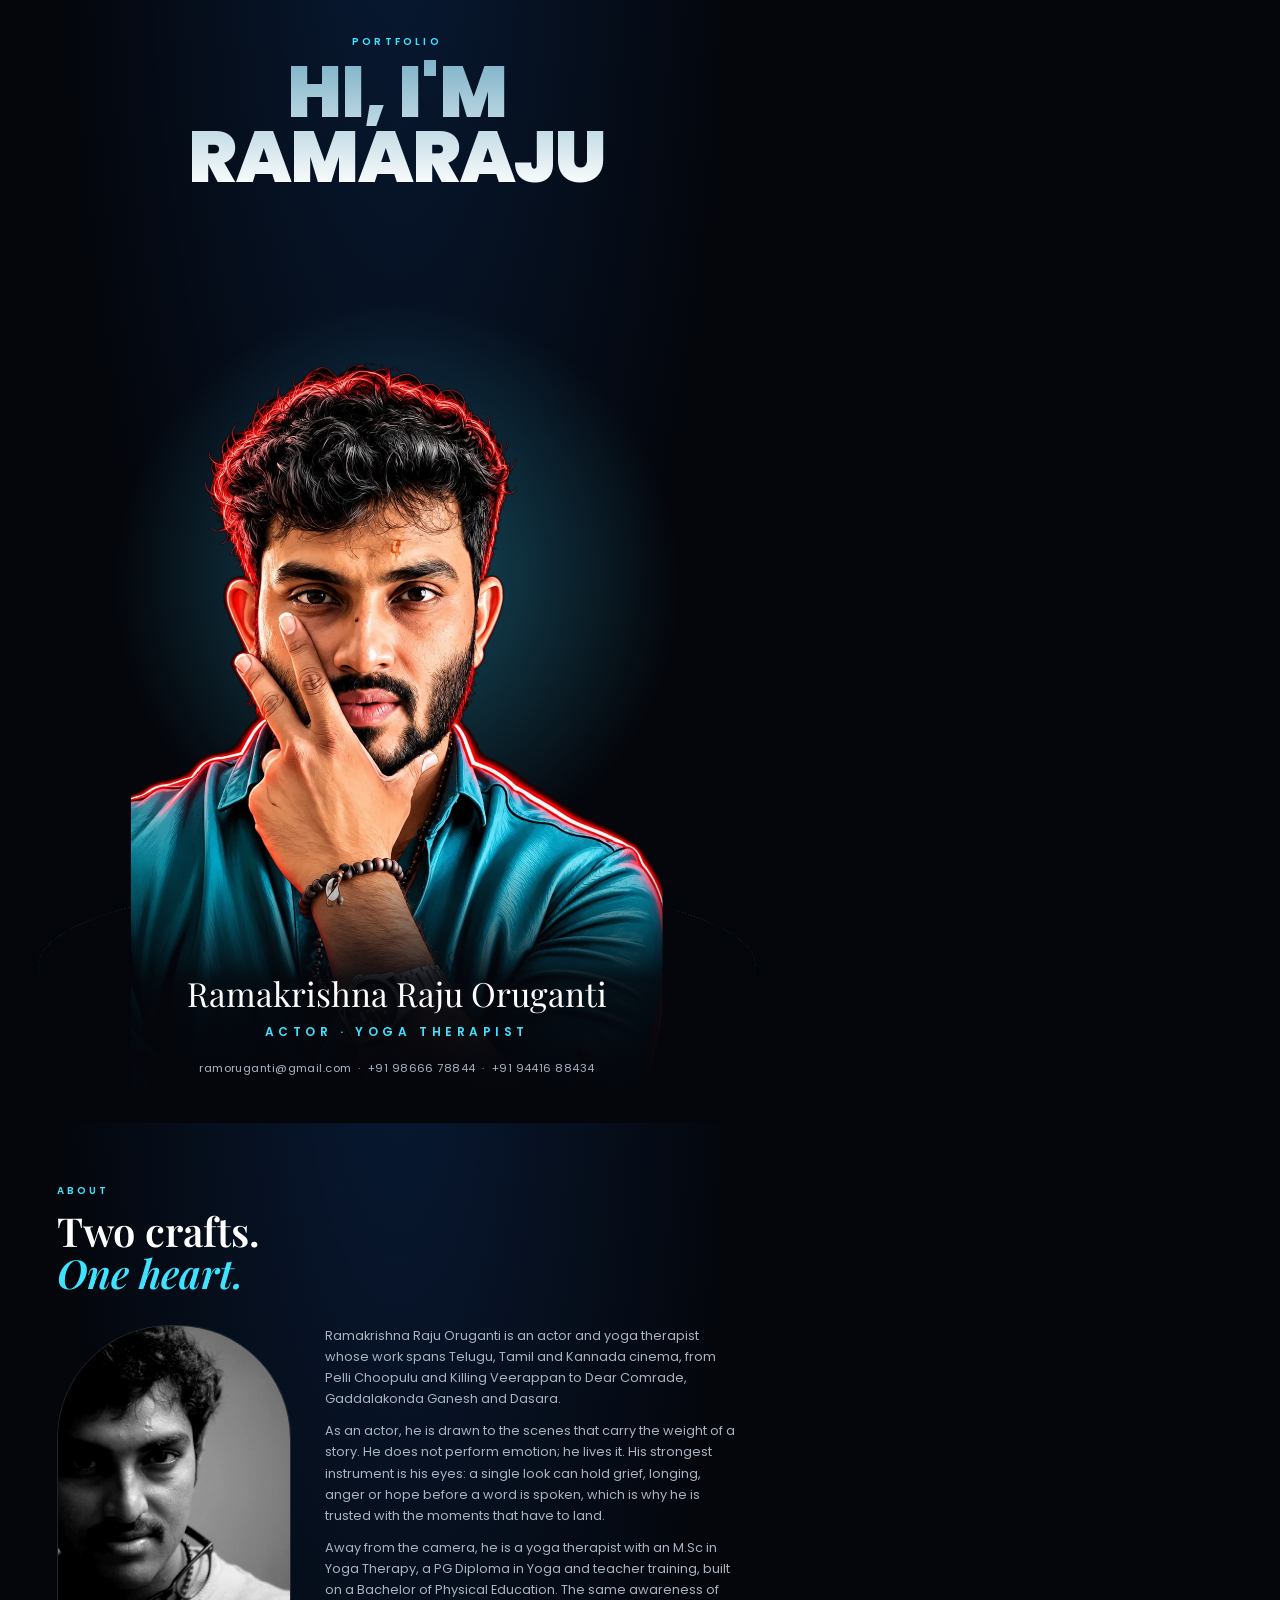
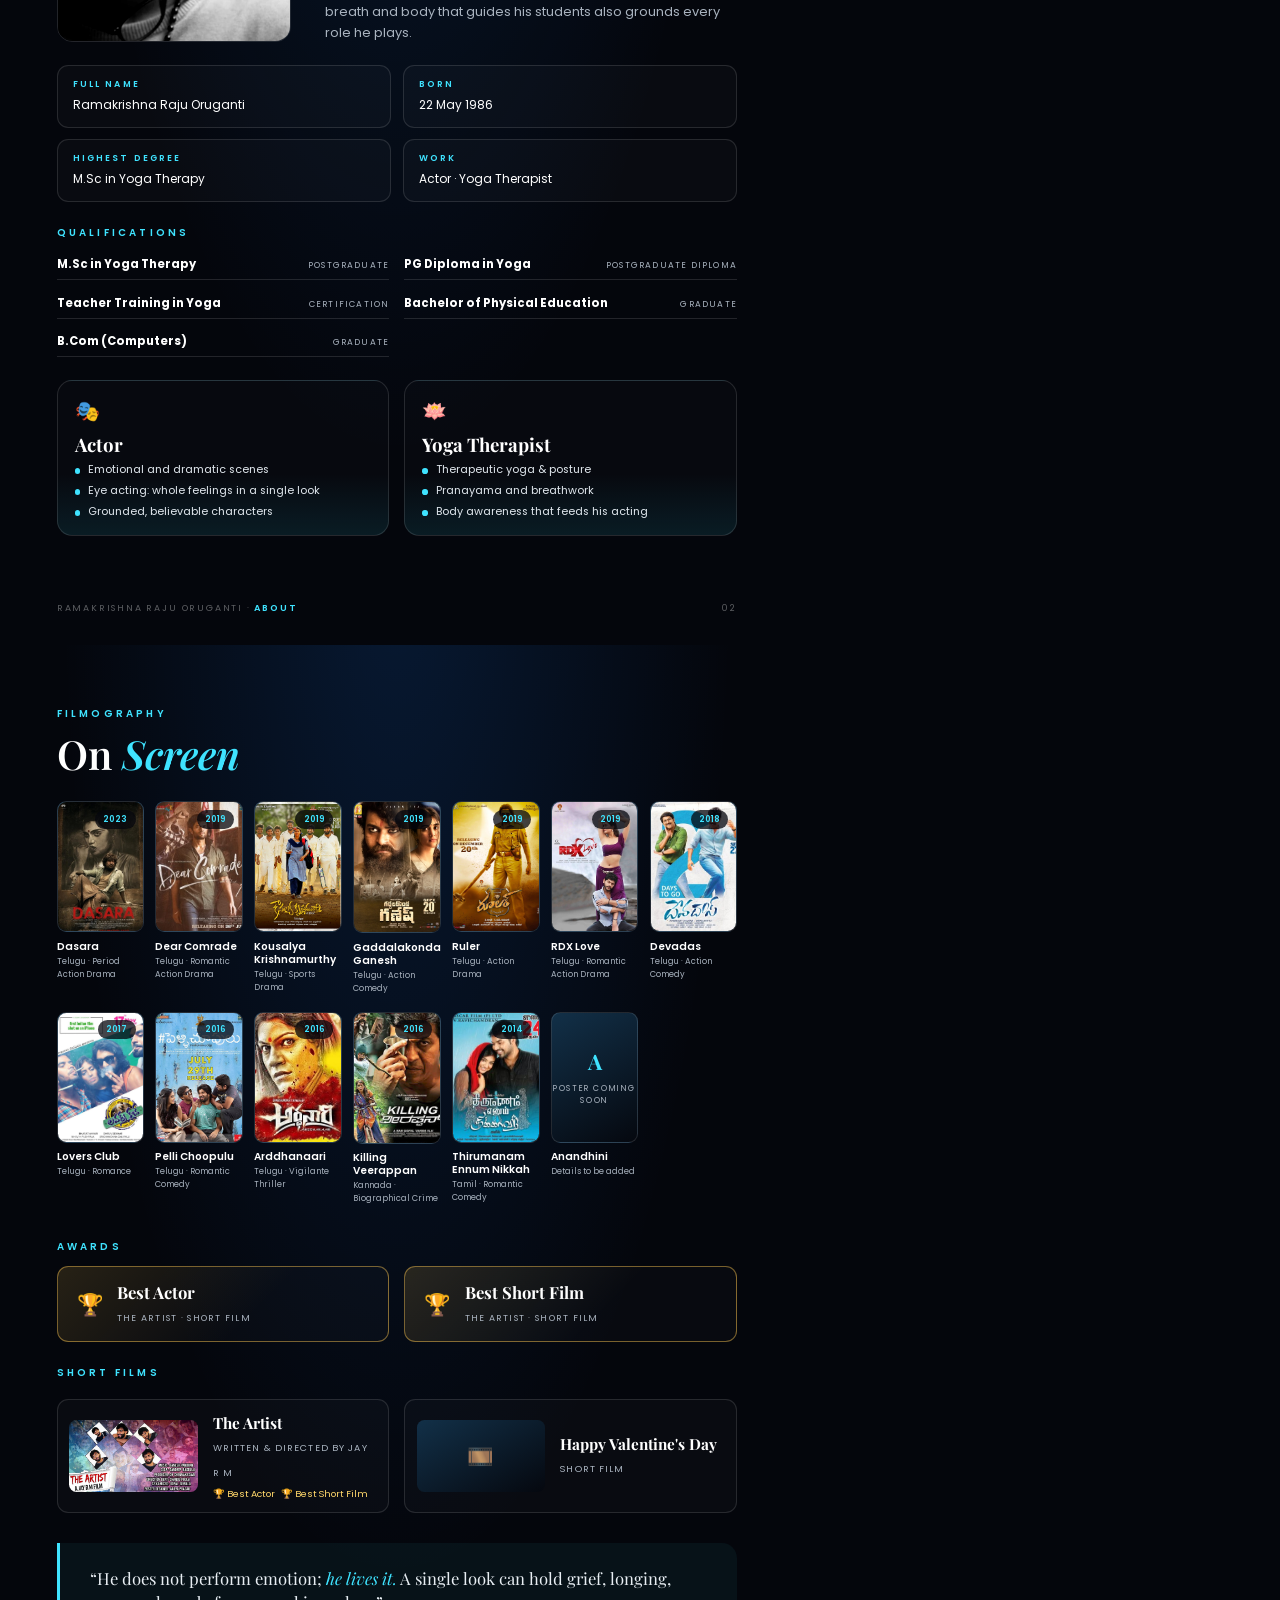
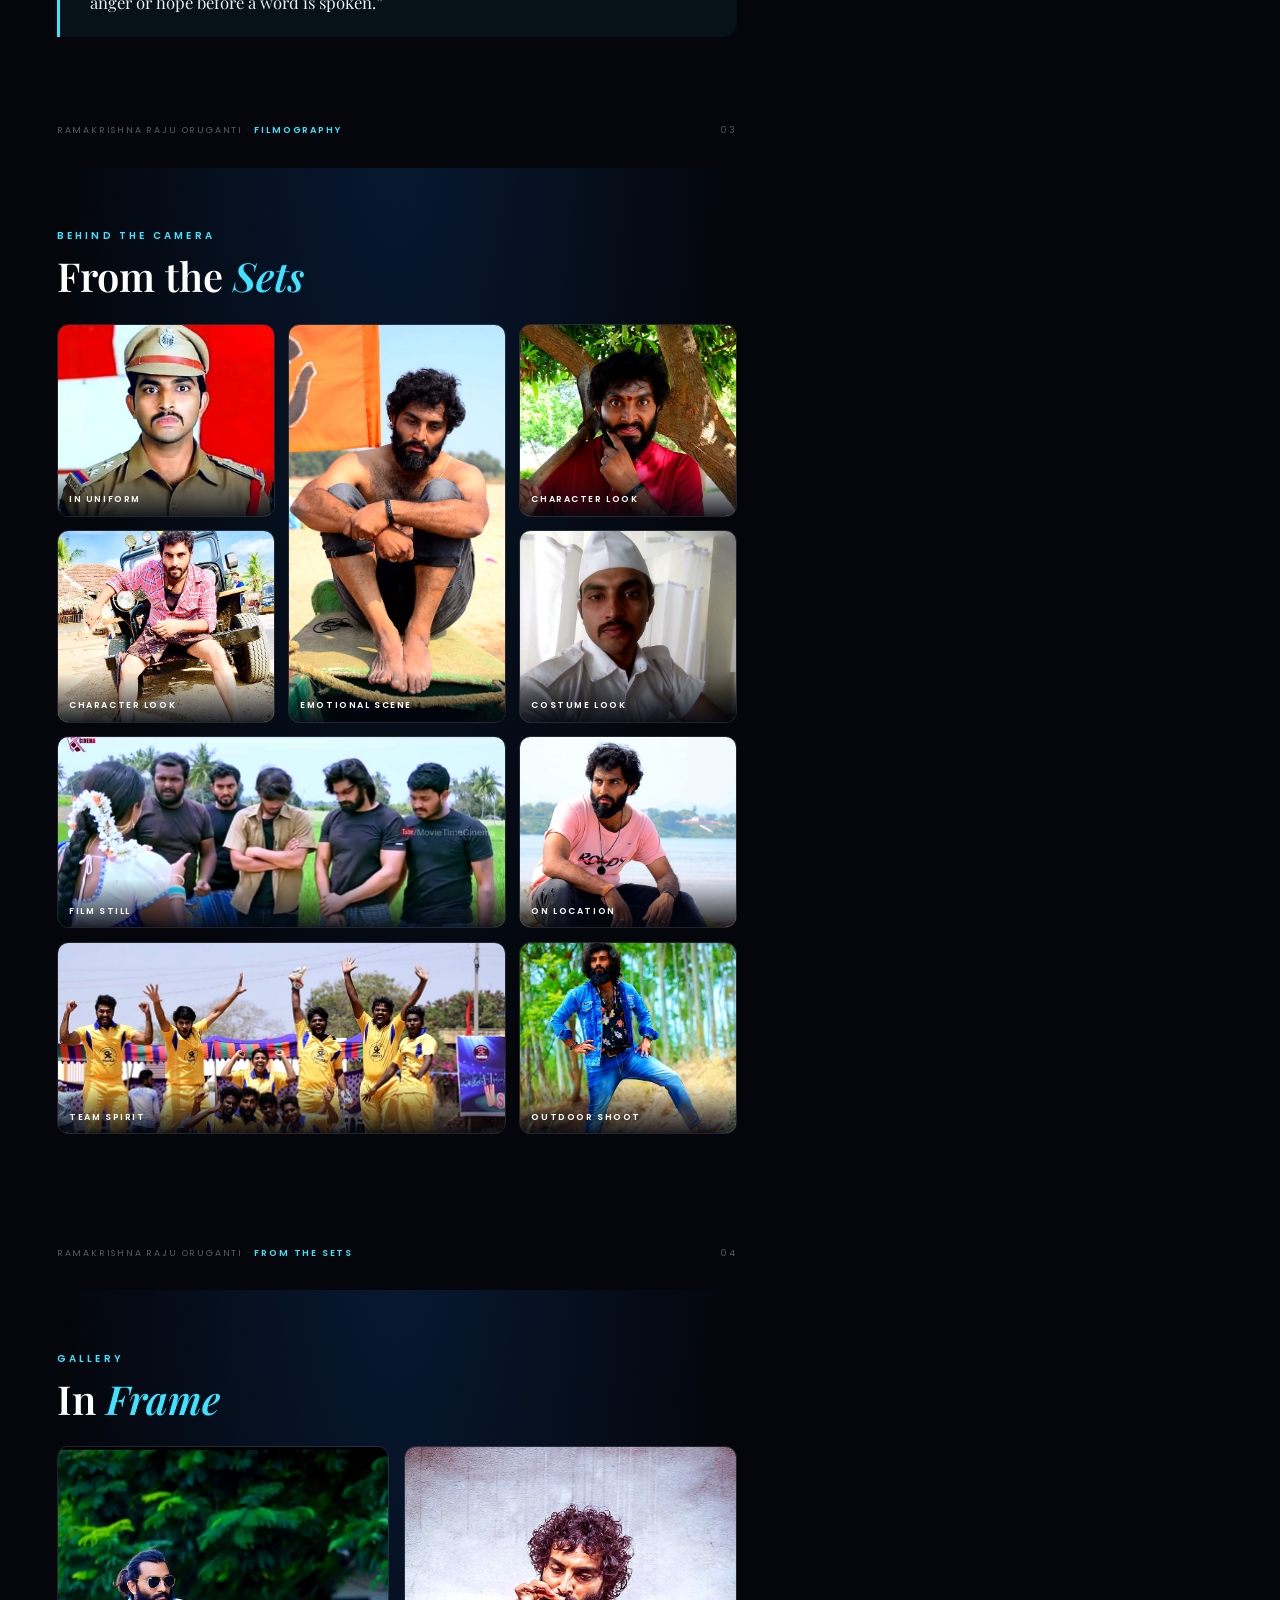
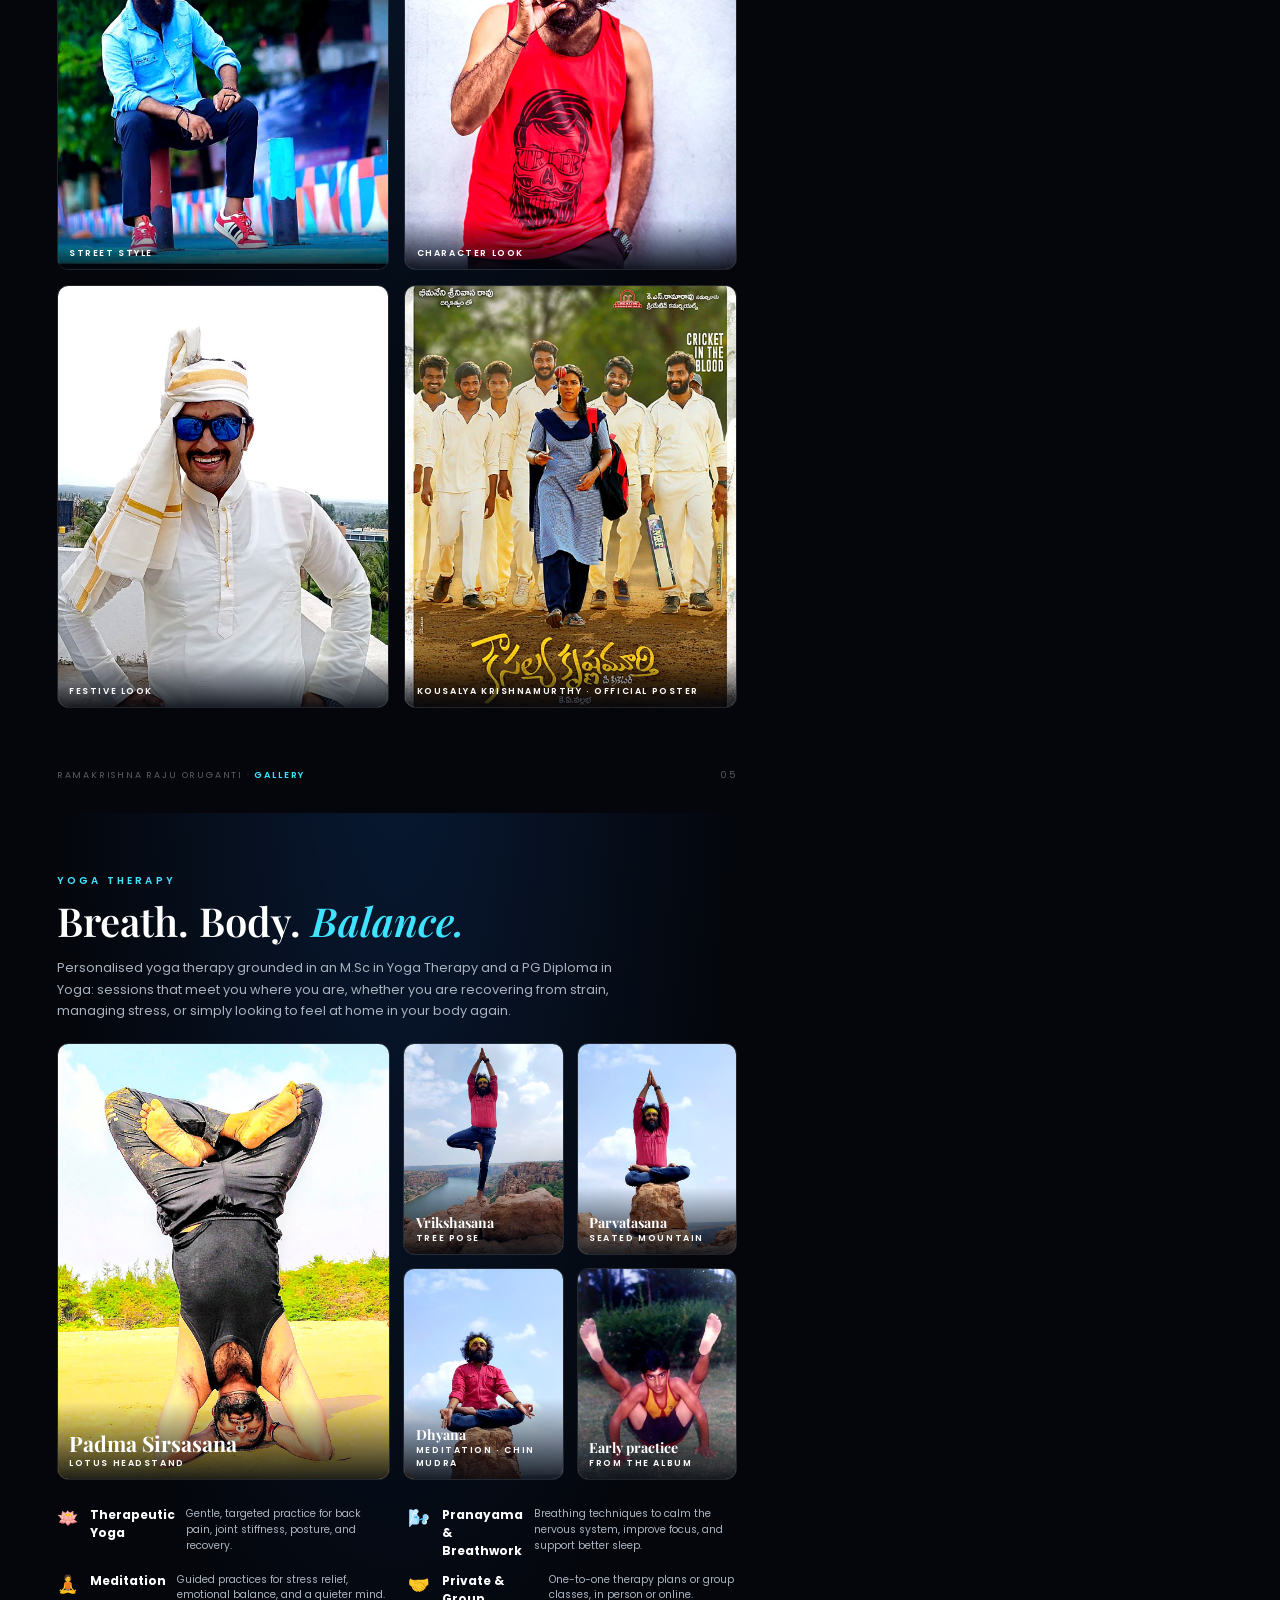
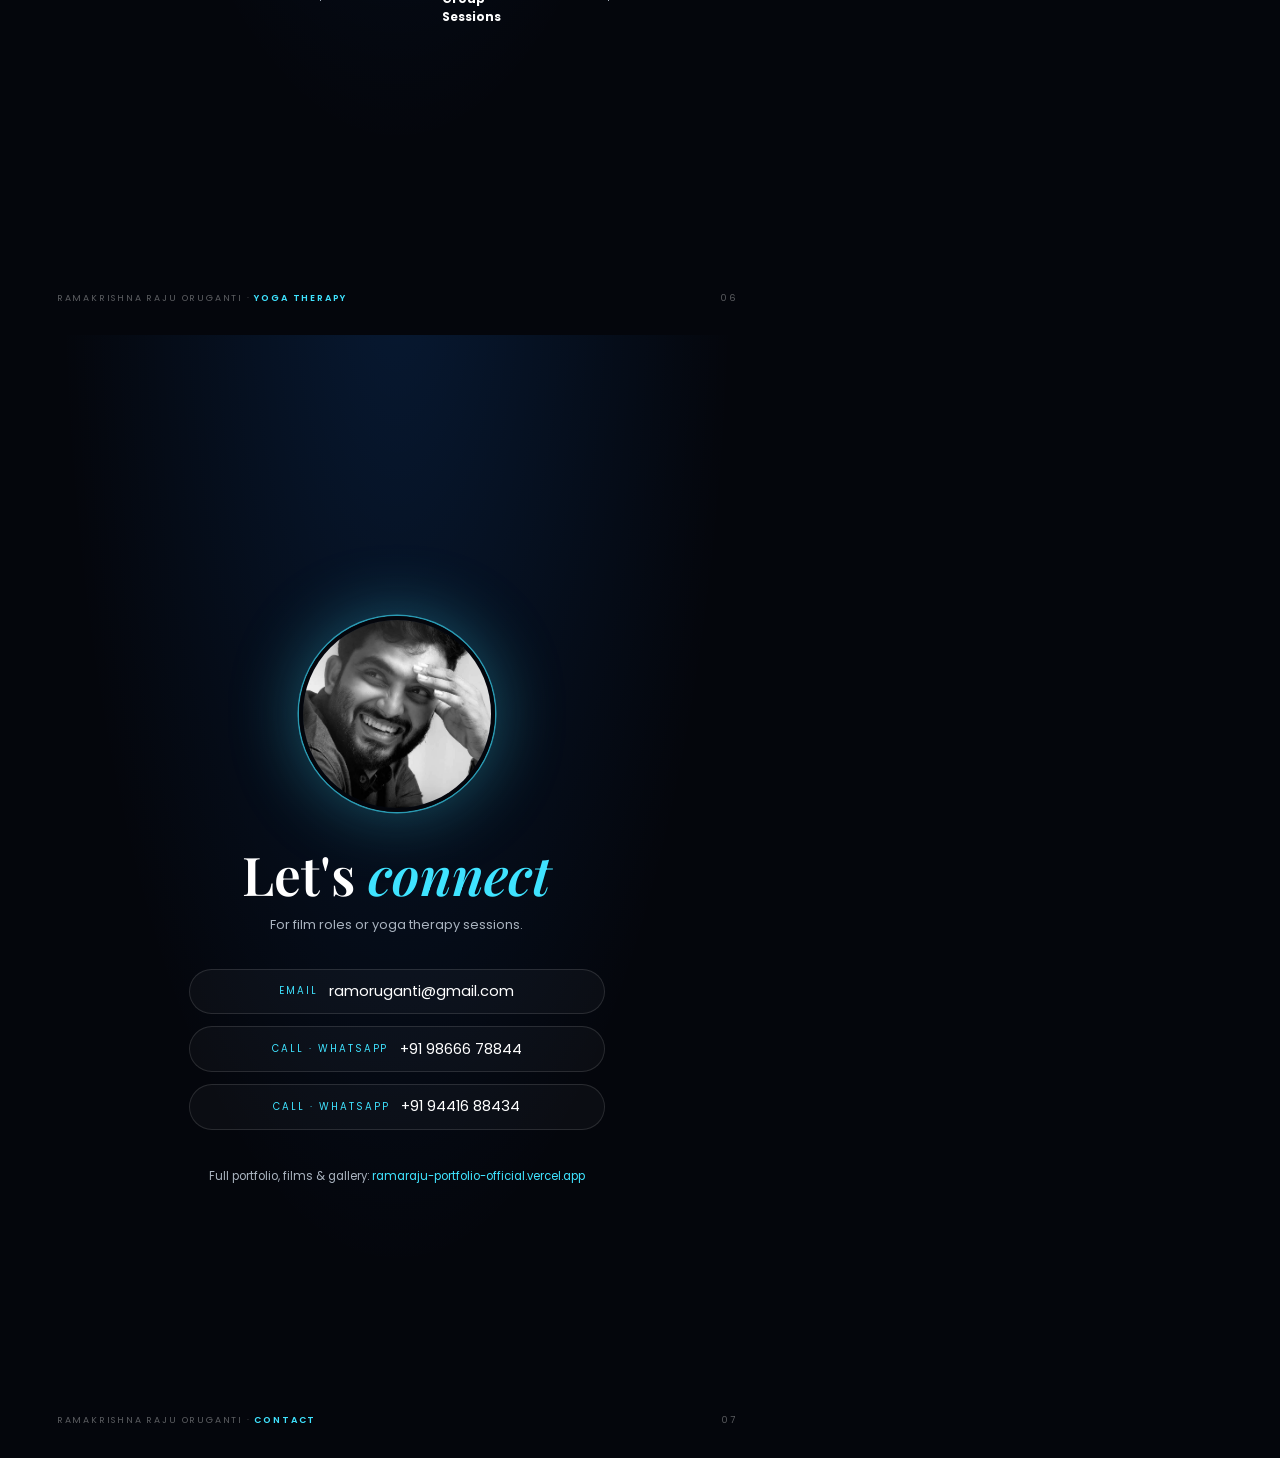
==== pdf/portfolio.html @ 9b56da54 "Add RDX Love, all posters, qualifications, awards, new gallery photos; portfolio PDF Lovers Club pos" ====
<!doctype html>
<html lang="en">
<head>
<meta charset="utf-8">
<title>Ramakrishna Raju Oruganti · Portfolio</title>
<link rel="preconnect" href="https://fonts.googleapis.com">
<link rel="preconnect" href="https://fonts.gstatic.com" crossorigin>
<link href="https://fonts.googleapis.com/css2?family=Poppins:wght@300;400;500;600;800;900&family=Playfair+Display:ital,wght@0,600;1,600&display=swap" rel="stylesheet">
<style>
  @page { size: A4; margin: 0; }
  :root { --bg:#04060c; --panel:#0b1220; --line:rgba(255,255,255,.12); --fg:#fff; --muted:#a9b3bf; --accent:#3fe3ff; --accent2:#14a8c6; }
  * { box-sizing: border-box; margin: 0; padding: 0; }
  html, body { background: var(--bg); color: var(--fg); font-family: Poppins, sans-serif; -webkit-print-color-adjust: exact; print-color-adjust: exact; }
  .page { width: 210mm; height: 297mm; position: relative; overflow: hidden; page-break-after: always; break-after: page;
    background: radial-gradient(ellipse at 50% -10%, rgba(25,127,255,.16), transparent 60%), var(--bg); padding: 16mm 15mm 14mm; }
  .page:last-child { page-break-after: auto; break-after: auto; }
  .eyebrow { font-size: 7.5pt; letter-spacing: .32em; text-transform: uppercase; color: var(--accent); font-weight: 600; }
  h2 { font-family: "Playfair Display", serif; font-weight: 600; font-size: 30pt; line-height: 1.05; margin-top: 3mm; }
  h2 em, .serif em { color: var(--accent); font-style: italic; }
  p { color: var(--muted); font-size: 9.6pt; line-height: 1.65; }
  .foot { position: absolute; left: 15mm; right: 15mm; bottom: 8mm; display: flex; justify-content: space-between;
    font-size: 6.8pt; letter-spacing: .2em; text-transform: uppercase; color: rgba(255,255,255,.35); }
  .foot b { color: var(--accent); font-weight: 600; }

  /* ---------- cover ---------- */
  .cover { padding: 0; }
  .cover .glow { position: absolute; left: 50%; top: 52%; width: 150mm; height: 150mm; translate: -50% -50%; border-radius: 50%;
    background: radial-gradient(closest-side, rgba(63,227,255,.30), rgba(63,227,255,0)); }
  .cover .ring { position: absolute; left: 50%; top: 86%; width: 190mm; height: 190mm; translate: -50% -50%; border-radius: 50%;
    border: .4mm dashed rgba(63,227,255,.35); transform: rotateX(76deg); }
  .cover .hi { position: absolute; top: 16mm; left: 0; right: 0; text-align: center; font-weight: 900; text-transform: uppercase;
    font-size: 54pt; letter-spacing: -.02em; line-height: .9;
    background: linear-gradient(180deg, #7fb3c8, #fff); -webkit-background-clip: text; background-clip: text; color: transparent; }
  .cover .kick { position: absolute; top: 9mm; left: 0; right: 0; text-align: center; }
  .cover .cut { position: absolute; left: 50%; bottom: 0; height: 205mm; translate: -50% 0;
    -webkit-mask-image: linear-gradient(#000 82%, transparent); mask-image: linear-gradient(#000 82%, transparent); }
  .cover .band { position: absolute; left: 0; right: 0; bottom: 0; padding: 30mm 15mm 12mm;
    background: linear-gradient(transparent, rgba(4,6,12,.92) 45%, #04060c); text-align: center; }
  .cover .name { font-family: "Playfair Display", serif; font-size: 25pt; line-height: 1.1; }
  .cover .roles { margin-top: 3mm; font-size: 9pt; letter-spacing: .38em; text-transform: uppercase; color: var(--accent); font-weight: 600; }
  .cover .contact { margin-top: 5mm; font-size: 8.4pt; color: var(--muted); letter-spacing: .04em; }

  /* ---------- about ---------- */
  .about-grid { display: grid; grid-template-columns: 62mm 1fr; gap: 9mm; margin-top: 8mm; }
  .about-photo { width: 62mm; height: 84mm; border-radius: 30mm 30mm 4mm 4mm; overflow: hidden; border: .3mm solid var(--line); }
  .about-photo img { width: 100%; height: 100%; object-fit: cover; object-position: 50% 25%; filter: grayscale(1) contrast(1.1); }
  .bio p + p { margin-top: 3mm; }
  .facts { display: grid; grid-template-columns: 1fr 1fr; gap: 3mm; margin-top: 6mm; }
  .fact { border: .3mm solid var(--line); border-radius: 3mm; padding: 3mm 4mm; background: rgba(255,255,255,.025); }
  .fact small { display: block; font-size: 6.6pt; letter-spacing: .24em; text-transform: uppercase; color: var(--accent); font-weight: 600; }
  .fact span { font-size: 9pt; }
  .craft { display: grid; grid-template-columns: repeat(2, 1fr); gap: 4mm; margin-top: 6mm; }
  .craft div { border: .3mm solid var(--line); border-radius: 4mm; padding: 4mm 4.5mm;
    background: linear-gradient(to top, rgba(63,227,255,.10), rgba(255,255,255,.015) 40%); }
  .craft h3 { font-family: "Playfair Display", serif; font-size: 14pt; margin: 1.5mm 0 1.5mm; }
  .craft li { list-style: none; font-size: 8.2pt; color: #dfe6ec; padding-left: 3.5mm; position: relative; margin-top: 1.4mm; line-height: 1.45; }
  .craft li::before { content: ""; position: absolute; left: 0; top: 1.6mm; width: 1.5mm; height: 1.5mm; border-radius: 50%; background: var(--accent); }
  .craft .ic { font-size: 15pt; }

  /* ---------- films ---------- */
  .films { display: grid; grid-template-columns: repeat(7, 1fr); gap: 4.5mm 3mm; margin-top: 7mm; }
  .film .poster { aspect-ratio: 2/3; border-radius: 2.5mm; overflow: hidden; border: .3mm solid var(--line); background: linear-gradient(150deg,#123048,#05080f); position: relative; }
  .film .poster img { width: 100%; height: 100%; object-fit: cover; }
  .film .ph { position: absolute; inset: 0; display: grid; place-content: center; text-align: center; gap: 2mm; color: var(--accent); }
  .film .ph b { font-family: "Playfair Display", serif; font-size: 16pt; }
  .film .ph i { font-style: normal; font-size: 6pt; letter-spacing: .2em; color: var(--muted); }
  .film .yr { position: absolute; top: 2mm; right: 2mm; font-size: 6.5pt; font-weight: 600; padding: .8mm 2.2mm; border-radius: 9mm; background: rgba(4,6,12,.75); color: var(--accent); }
  .film h4 { font-size: 7.8pt; font-weight: 600; margin-top: 2mm; line-height: 1.25; }
  .film small { display: block; font-size: 6.2pt; color: var(--muted); margin-top: .5mm; }
  .shorts { display: flex; gap: 4mm; margin-top: 5mm; }
  .films-note { margin-top: 9mm; }
  .short { flex: 1; display: flex; align-items: center; gap: 4mm; border: .3mm solid var(--line); border-radius: 3mm; padding: 3mm; background: rgba(255,255,255,.025); }
  .short img { width: 34mm; aspect-ratio: 16/9; object-fit: cover; border-radius: 2mm; }
  .short .noimg { width: 34mm; aspect-ratio: 16/9; border-radius: 2mm; display: grid; place-items: center; background: linear-gradient(150deg,#123048,#05080f); font-size: 16pt; }
  .short b { font-family: "Playfair Display", serif; font-size: 11.5pt; display: block; }
  .short small { font-size: 7pt; color: var(--muted); letter-spacing: .12em; text-transform: uppercase; }

  .pull { margin-top: 14mm; padding: 8mm 10mm; border-left: .8mm solid var(--accent); background: rgba(63,227,255,.05); border-radius: 0 4mm 4mm 0;
    font-family: "Playfair Display", serif; font-size: 15pt; line-height: 1.45; color: #e8eef3; }
  .pull em { color: var(--accent); }

  .quals { margin-top: 6mm; }
  .quals ol { list-style: none; display: grid; grid-template-columns: 1fr 1fr; gap: 2.2mm 4mm; margin-top: 2.5mm; }
  .quals li { display: flex; align-items: baseline; gap: 2mm; font-size: 8.6pt; border-bottom: .3mm solid var(--line); padding: 1.6mm 0; }
  .quals li span { margin-left: auto; font-size: 6.4pt; letter-spacing: .14em; text-transform: uppercase; color: var(--muted); }
  .awards { display: flex; gap: 4mm; margin-top: 3mm; }
  .award { flex: 1; display: flex; align-items: center; gap: 3.5mm; padding: 3.5mm 5mm; border-radius: 3mm;
    border: .3mm solid rgba(255,200,80,.45); background: linear-gradient(135deg, rgba(255,200,80,.14), rgba(255,255,255,.02) 60%); }
  .award span { font-size: 16pt; }
  .award b { display: block; font-family: "Playfair Display", serif; font-size: 12.5pt; }
  .award small { font-size: 6.8pt; letter-spacing: .14em; text-transform: uppercase; color: var(--muted); }
  .short .aw { display: block; font-style: normal; font-size: 7pt; color: #ffd76a; margin-top: 1mm; }
  .portraits { display: grid; grid-template-columns: 1fr 1fr; grid-template-rows: 112mm 112mm; gap: 4mm; margin-top: 7mm; }
  .portraits figure { position: relative; border-radius: 3mm; overflow: hidden; border: .3mm solid var(--line); }
  .portraits img { width: 100%; height: 100%; object-fit: cover; object-position: 50% 20%; }

  /* ---------- photo grids ---------- */
  .sets { display: grid; grid-template-columns: repeat(3, 1fr); grid-template-rows: repeat(4, 51mm); grid-auto-flow: dense; gap: 3.5mm; margin-top: 7mm; }
  .sets figure, .asanas figure { position: relative; border-radius: 3mm; overflow: hidden; border: .3mm solid var(--line); }
  .sets img, .asanas img { width: 100%; height: 100%; object-fit: cover; object-position: 50% 25%; }
  .sets figure.tall { grid-row: span 2; }
  .sets figure.wide { grid-column: span 2; }
  figcaption { position: absolute; left: 0; right: 0; bottom: 0; padding: 7mm 3mm 2.4mm; font-size: 6.6pt; letter-spacing: .18em;
    text-transform: uppercase; font-weight: 600; background: linear-gradient(transparent, rgba(2,6,14,.88)); }
  .asanas { display: grid; grid-template-columns: repeat(4, 1fr); grid-auto-rows: 56mm; gap: 3.5mm; margin-top: 6mm; }
  .asanas figure.feature { grid-column: span 2; grid-row: span 2; }
  .asanas figcaption b { display: block; font-family: "Playfair Display", serif; font-size: 10.5pt; letter-spacing: 0; text-transform: none; }
  .asanas .feature figcaption b { font-size: 16pt; }
  .services { display: grid; grid-template-columns: 1fr 1fr; gap: 3mm 6mm; margin-top: 7mm; }
  .services div { display: flex; gap: 3mm; }
  .services strong { font-size: 9pt; display: block; }
  .services span { font-size: 7.8pt; color: var(--muted); line-height: 1.5; }
  .services .ic { font-size: 13pt; }

  /* ---------- contact ---------- */
  .contact-page { display: flex; flex-direction: column; align-items: center; justify-content: center; text-align: center; }
  .avatar { width: 52mm; height: 52mm; border-radius: 50%; overflow: hidden; border: 1.2mm solid #04060c; box-shadow: 0 0 0 .4mm rgba(63,227,255,.6), 0 0 18mm rgba(63,227,255,.35); }
  .avatar img { width: 100%; height: 100%; object-fit: cover; object-position: 50% 12%; }
  .contact-page h2 { font-size: 40pt; margin-top: 9mm; }
  .lines { margin-top: 9mm; display: grid; gap: 3.2mm; }
  .lines a, .lines span { display: inline-flex; align-items: center; justify-content: center; gap: 3mm; color: #fff; text-decoration: none; font-size: 11pt;
    border: .3mm solid var(--line); border-radius: 20mm; padding: 3mm 9mm; background: rgba(255,255,255,.03); min-width: 110mm; }
  .lines em { font-style: normal; color: var(--accent); font-size: 7.4pt; letter-spacing: .2em; text-transform: uppercase; }
  .site { margin-top: 10mm; font-size: 8.6pt; color: var(--muted); }
  .site a { color: var(--accent); text-decoration: none; }
</style>
</head>
<body>
<div id="doc"></div>

<script src="../js/data.js"></script>
<script>
(function () {
  const SITE_URL = "https://ramaraju-portfolio-official.vercel.app";
  const esc = (s) => String(s).replace(/[&<>"']/g, (c) => ({ "&": "&amp;", "<": "&lt;", ">": "&gt;", '"': "&quot;", "'": "&#39;" }[c]));
  const img = (p) => "../" + p;
  const c = SITE.contact;
  const phones = (c.phones || []).filter(Boolean);
  let n = 0;
  const foot = (label) => `<div class="foot"><span>Ramakrishna Raju Oruganti · <b>${label}</b></span><span>${String(++n).padStart(2, "0")}</span></div>`;

  const posterFile = (m) => m.poster.split("/").pop().replace(".jpg", "");

  const pages = [];

  /* 1. COVER */
  n++;
  pages.push(`<section class="page cover">
    <div class="glow"></div><div class="ring"></div>
    <div class="kick eyebrow">Portfolio</div>
    <div class="hi">Hi, I'm<br>RamaRaju</div>
    <img class="cut" src="${img(SITE.hero.cutout)}" alt="">
    <div class="band">
      <div class="name">Ramakrishna Raju Oruganti</div>
      <div class="roles">Actor · Yoga Therapist</div>
      <div class="contact">${esc(c.email)} &nbsp;·&nbsp; ${phones.map(esc).join(" &nbsp;·&nbsp; ")}</div>
    </div>
  </section>`);

  /* 2. ABOUT + CRAFT */
  pages.push(`<section class="page">
    <div class="eyebrow">About</div>
    <h2>Two crafts.<br><em>One heart.</em></h2>
    <div class="about-grid">
      <div class="about-photo"><img src="${img(SITE.aboutPhoto)}" alt=""></div>
      <div class="bio">${SITE.bio.filter((p) => !/^As a writer/i.test(p)).map((p) => `<p>${esc(p.replace("an actor, writer and yoga therapist", "an actor and yoga therapist"))}</p>`).join("")}</div>
    </div>
    <div class="facts">${FACTS.filter((f) => f.value).map((f) => f.label === "Work" ? { label: f.label, value: "Actor · Yoga Therapist" } : f).map((f) => `<div class="fact"><small>${esc(f.label)}</small><span>${esc(f.value)}</span></div>`).join("")}</div>
    <div class="quals"><div class="eyebrow">Qualifications</div><ol>${QUALIFICATIONS.map((q) => `<li><b>${esc(q.title)}</b><span>${esc(q.type)}</span></li>`).join("")}</ol></div>
    <div class="craft">${CRAFT.filter((k) => k.title !== "Writer").map((k) => `<div><span class="ic">${k.icon}</span><h3>${esc(k.title)}</h3><ul>${k.points.map((p) => `<li>${esc(p)}</li>`).join("")}</ul></div>`).join("")}</div>
    ${foot("About")}
  </section>`);

  /* 3. FILMOGRAPHY */
  pages.push(`<section class="page">
    <div class="eyebrow">Filmography</div>
    <h2>On <em>Screen</em></h2>
    <div class="films">${MOVIES.map((m) => {
      const f = posterFile(m);
      const art = f !== "anandhini"
        ? `<img src="${img(m.poster)}" alt="">`
        : `<div class="ph"><b>${esc(m.title.split(/\s+/).map((w) => w[0]).join("").slice(0, 2))}</b><i>POSTER COMING SOON</i></div>`;
      const meta = [m.language, m.genre].filter(Boolean).join(" · ") || "Details to be added";
      return `<div class="film"><div class="poster">${art}${m.year ? `<span class="yr">${esc(m.year)}</span>` : ""}</div><h4>${esc(m.title)}</h4><small>${esc(meta)}</small></div>`;
    }).join("")}</div>
    <div class="eyebrow films-note">Awards</div>
    <div class="awards">${AWARDS.map((w) => `<div class="award"><span>🏆</span><div><b>${esc(w.title)}</b><small>${esc(w.work)} · ${esc(w.kind)}</small></div></div>`).join("")}</div>
    <div class="eyebrow films-note" style="margin-top:6mm">Short films</div>
    <div class="shorts">${SHORT_FILMS.map((s) => `<div class="short">${s.poster ? `<img src="${img(s.poster)}" alt="">` : `<div class="noimg">🎞️</div>`}<div><b>${esc(s.title)}</b><small>${esc(s.credit || "Short film")}</small>${(s.awards || []).length ? `<em class="aw">${s.awards.map((x) => "🏆 " + esc(x)).join(" &nbsp; ")}</em>` : ""}</div></div>`).join("")}</div>
    <blockquote class="pull" style="margin-top:8mm;font-size:12.5pt;padding:6mm 8mm">“He does not perform emotion; <em>he lives it.</em> A single look can hold grief, longing, anger or hope before a word is spoken.”</blockquote>
    ${foot("Filmography")}
  </section>`);

  /* 4. FROM THE SETS */
  const pick = ["police-officer", "boat-emotion", "axe-look", "scene-field", "jeep-look", "white-uniform", "riverside", "cricket-team", "denim-forest"];
  const layout = { "boat-emotion": "tall", "scene-field": "wide", "cricket-team": "wide" };
  const sets = pick.map((k) => SETS.find((s) => s.src.includes("/" + k + ".jpg"))).filter(Boolean);
  pages.push(`<section class="page">
    <div class="eyebrow">Behind the camera</div>
    <h2>From the <em>Sets</em></h2>
    <div class="sets">${sets.map((s) => {
      const k = s.src.split("/").pop().replace(".jpg", "");
      return `<figure class="${layout[k] || ""}"><img src="${img(s.src)}" alt=""><figcaption>${esc(s.caption)}</figcaption></figure>`;
    }).join("")}</div>
    ${foot("From the Sets")}
  </section>`);

  /* 4b. PORTRAITS (new photos) */
  const portraits = ["images/gallery/denim-street.jpg", "images/gallery/red-vest.jpg", "images/gallery/white-kurta.jpg", "images/gallery/kousalya-poster.jpg"];
  const pcaps = ["Street style", "Character look", "Festive look", "Kousalya Krishnamurthy · official poster"];
  pages.push(`<section class="page">
    <div class="eyebrow">Gallery</div>
    <h2>In <em>Frame</em></h2>
    <div class="portraits">${portraits.map((p, i) => `<figure><img src="${img(p)}" alt=""><figcaption>${pcaps[i]}</figcaption></figure>`).join("")}</div>
    ${foot("Gallery")}
  </section>`);

  /* 5. YOGA */
  pages.push(`<section class="page">
    <div class="eyebrow">Yoga therapy</div>
    <h2>Breath. Body. <em>Balance.</em></h2>
    <p style="margin-top:4mm;max-width:150mm">${esc(SITE.yogaIntro)}</p>
    <div class="asanas">${[0, 1, 2, 3, 6].map((k) => YOGA_ASANAS[k]).filter(Boolean).map((a, i) => `<figure class="${i === 0 ? "feature" : ""}"><img src="${img(a.src)}" alt=""><figcaption><b>${esc(a.name)}</b>${esc(a.meaning)}</figcaption></figure>`).join("")}</div>
    <div class="services">${YOGA_SERVICES.map((s) => `<div><span class="ic">${s.icon}</span><div><strong>${esc(s.title)}</strong><span>${esc(s.text)}</span></div></div>`).join("")}</div>
    ${foot("Yoga Therapy")}
  </section>`);

  /* 6. CONTACT */
  pages.push(`<section class="page contact-page">
    <div class="avatar"><img src="${img("images/gallery/portrait-laugh.jpg")}" alt=""></div>
    <h2>Let's <em>connect</em></h2>
    <p style="margin-top:3mm">For film roles or yoga therapy sessions.</p>
    <div class="lines">
      <a href="mailto:${esc(c.email)}"><em>Email</em> ${esc(c.email)}</a>
      ${phones.map((p) => `<a href="https://wa.me/${p.replace(/\D/g, "")}"><em>Call · WhatsApp</em> ${esc(p)}</a>`).join("")}
    </div>
    <div class="site">Full portfolio, films & gallery: <a href="${SITE_URL}">${SITE_URL.replace("https://", "")}</a></div>
    ${foot("Contact")}
  </section>`);

  document.getElementById("doc").innerHTML = pages.join("");
})();
</script>
</body>
</html>
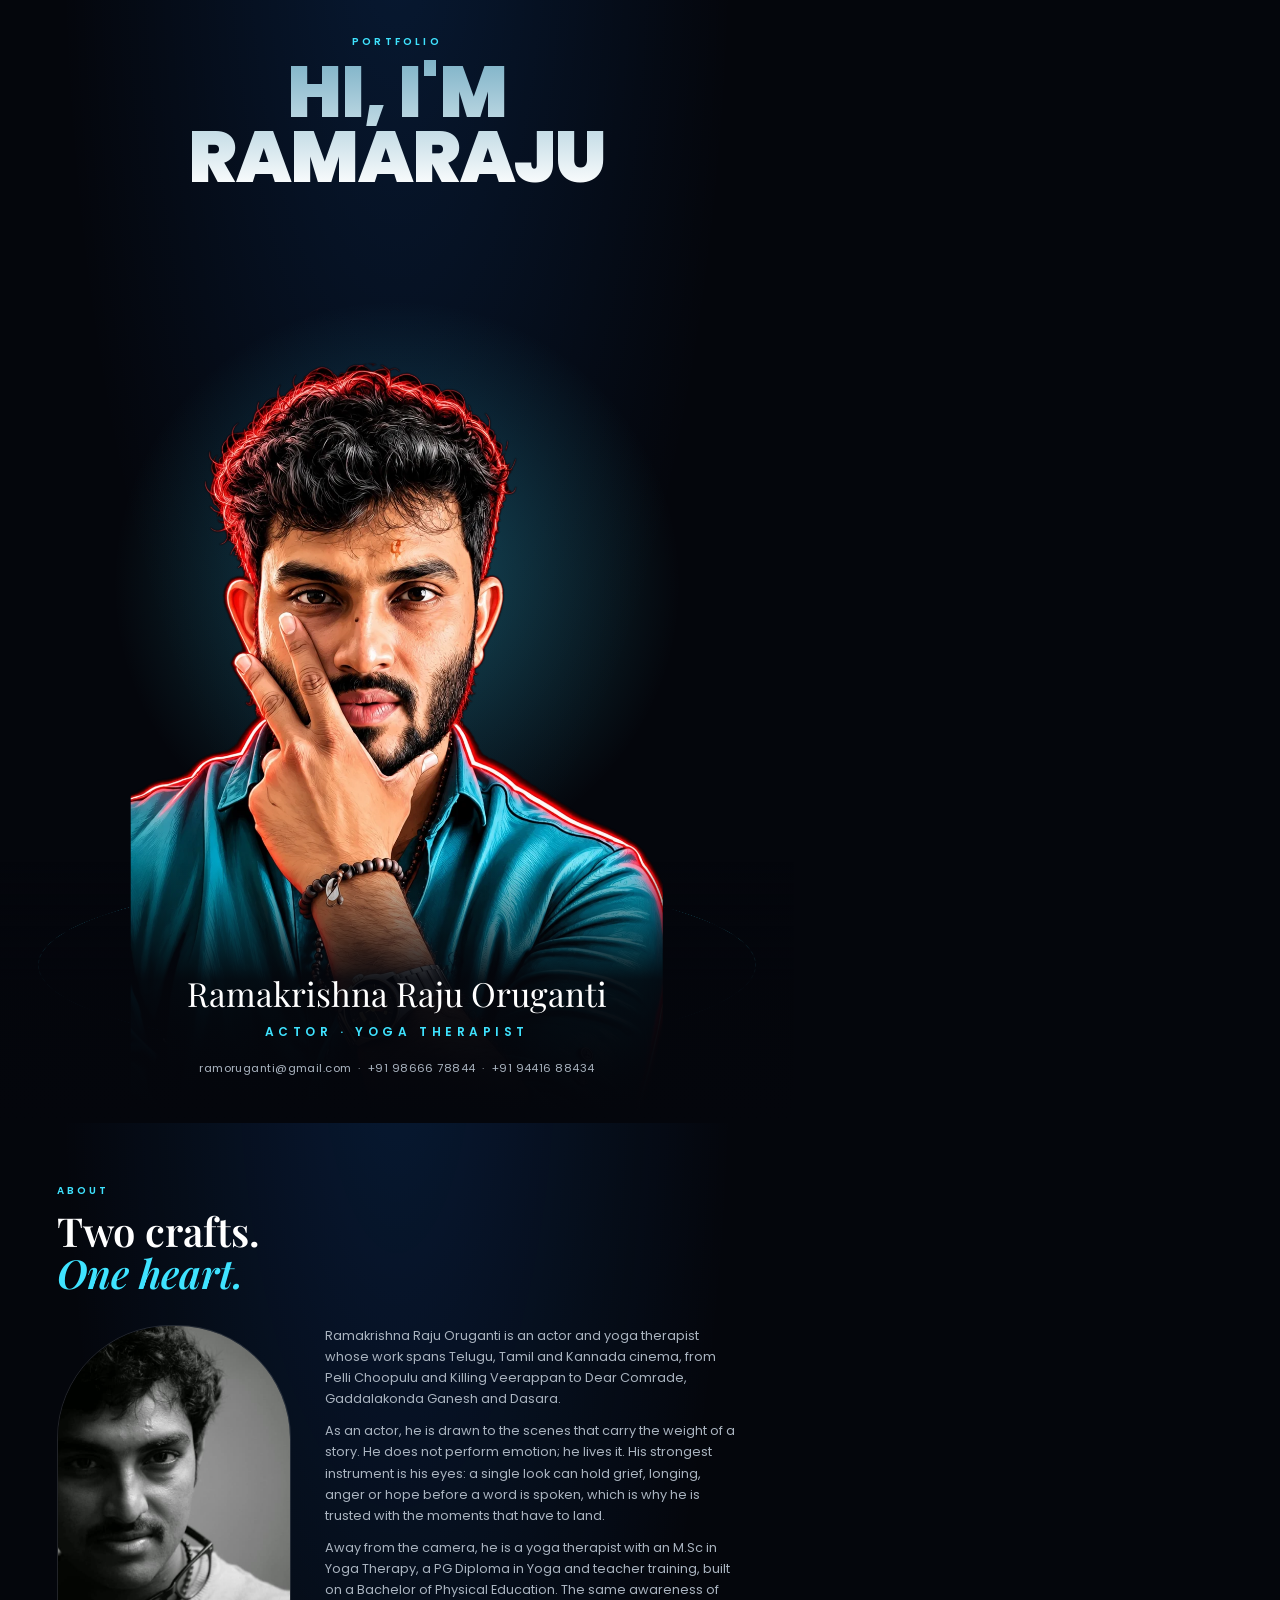
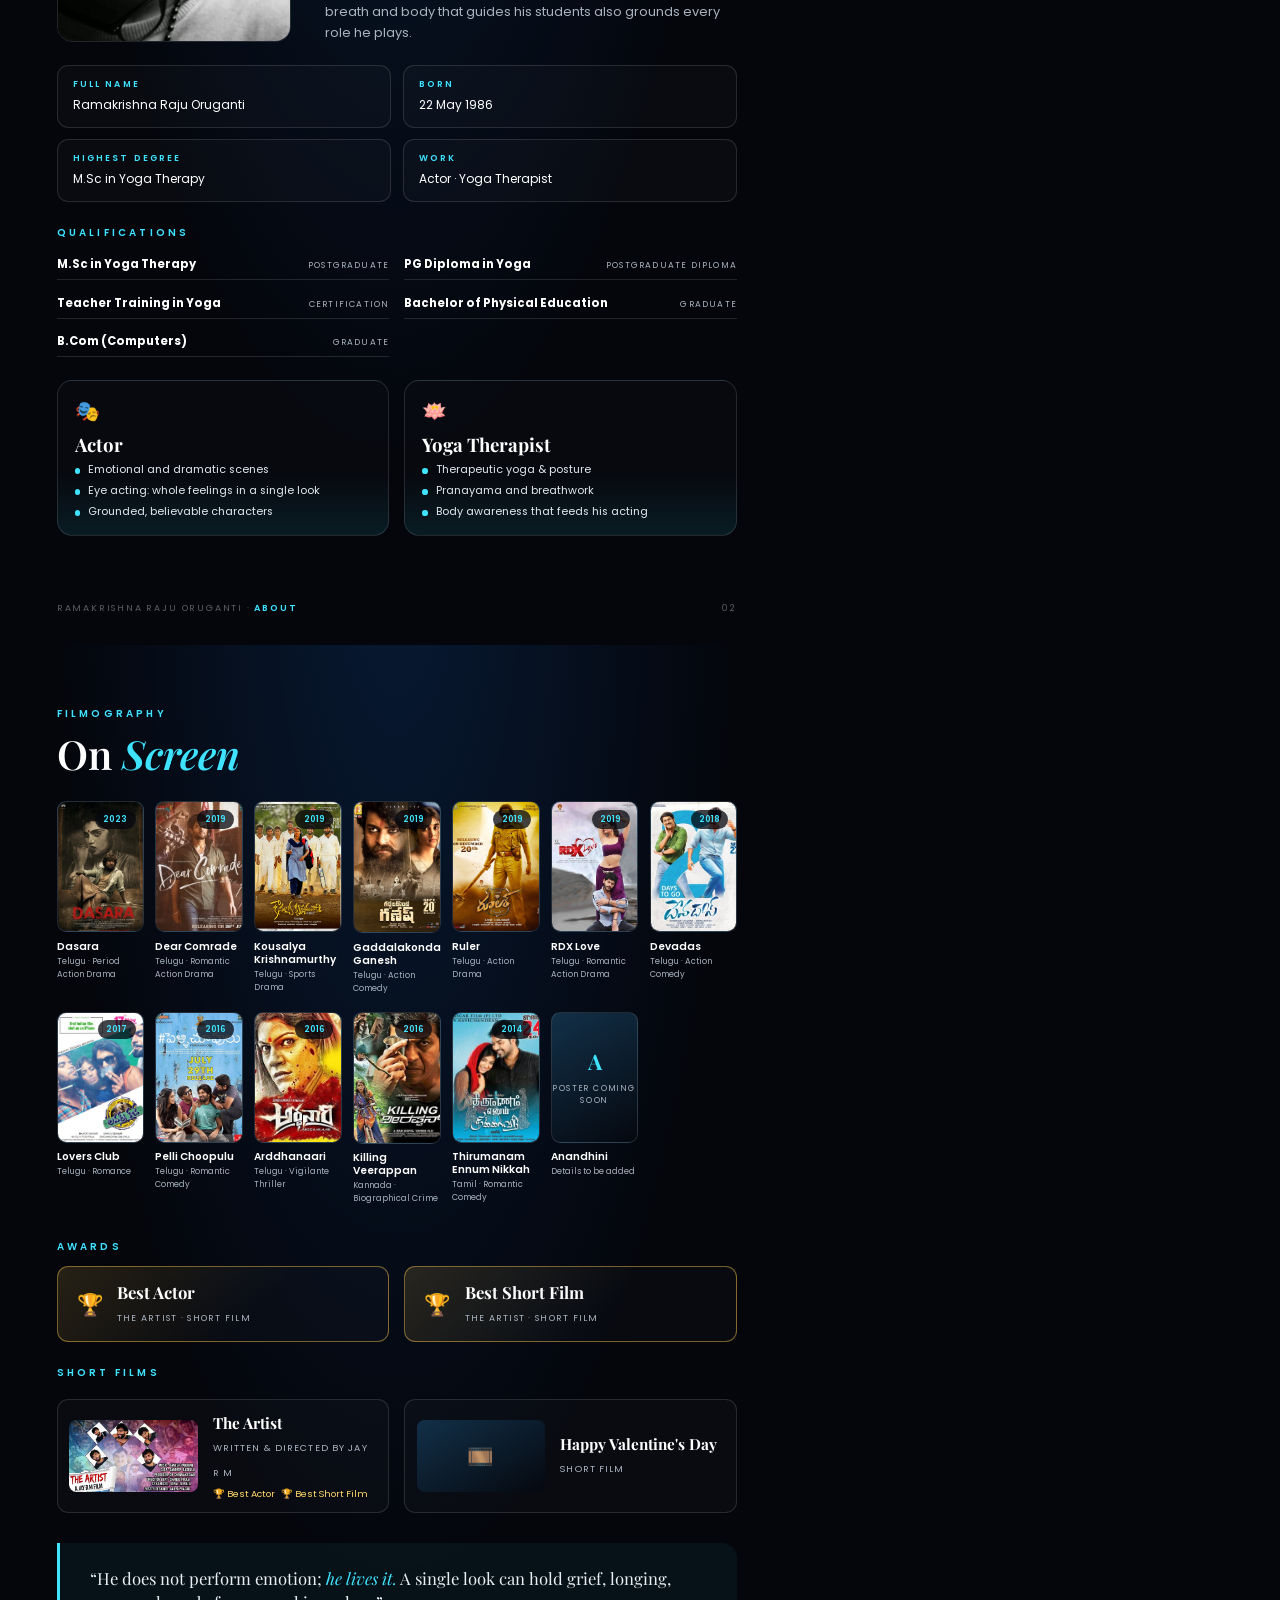
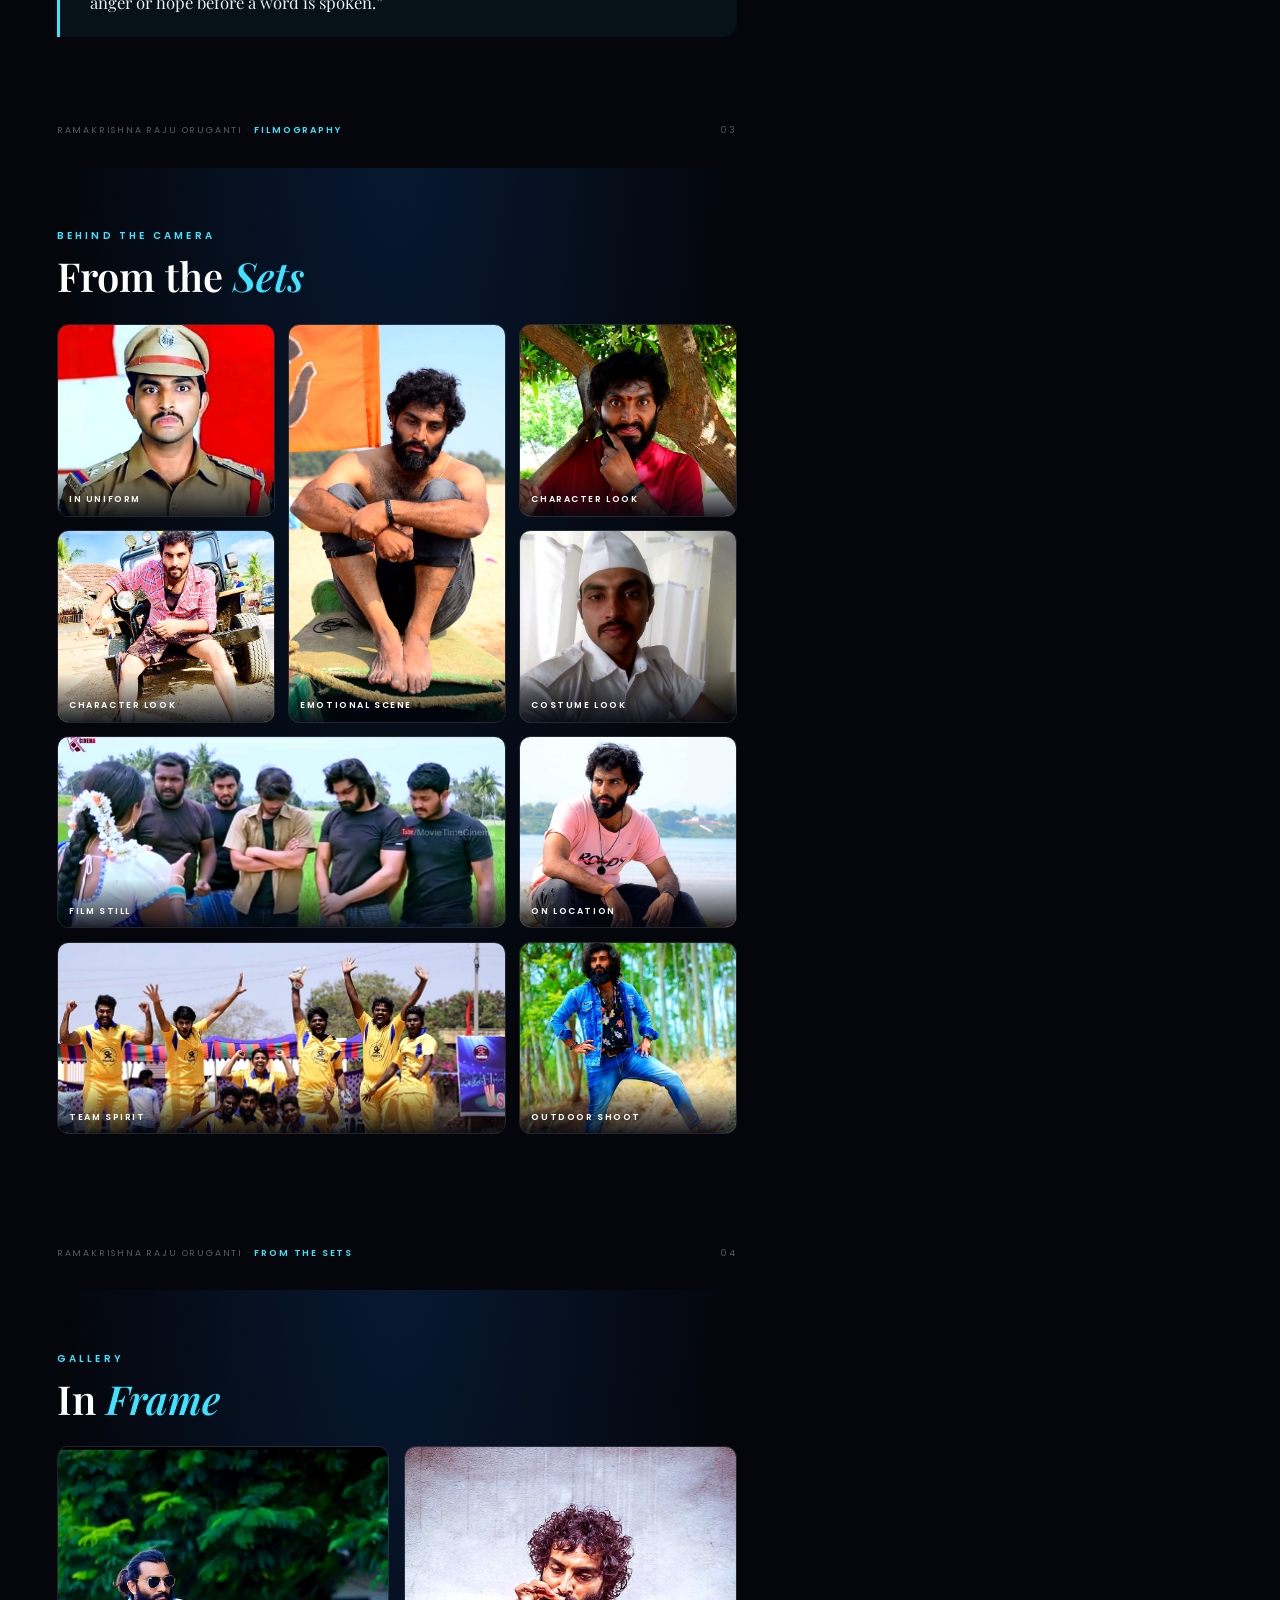
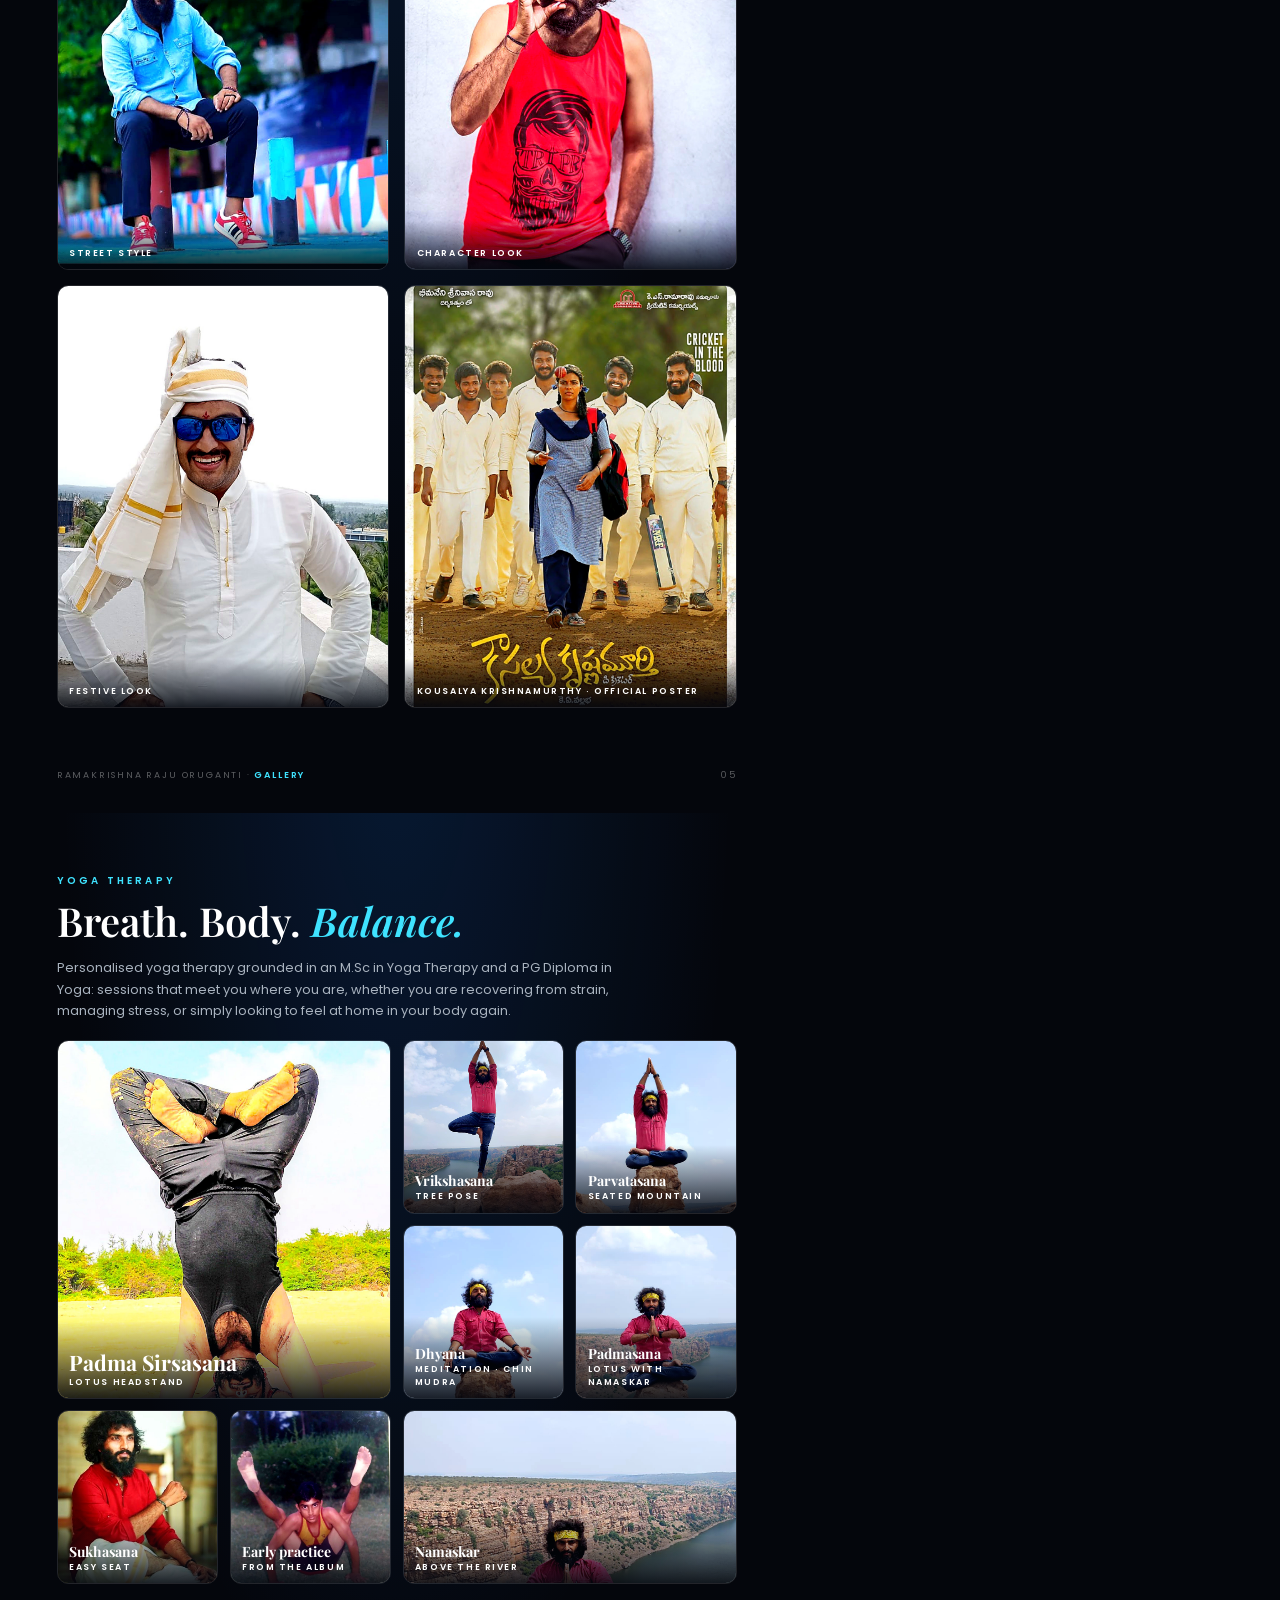
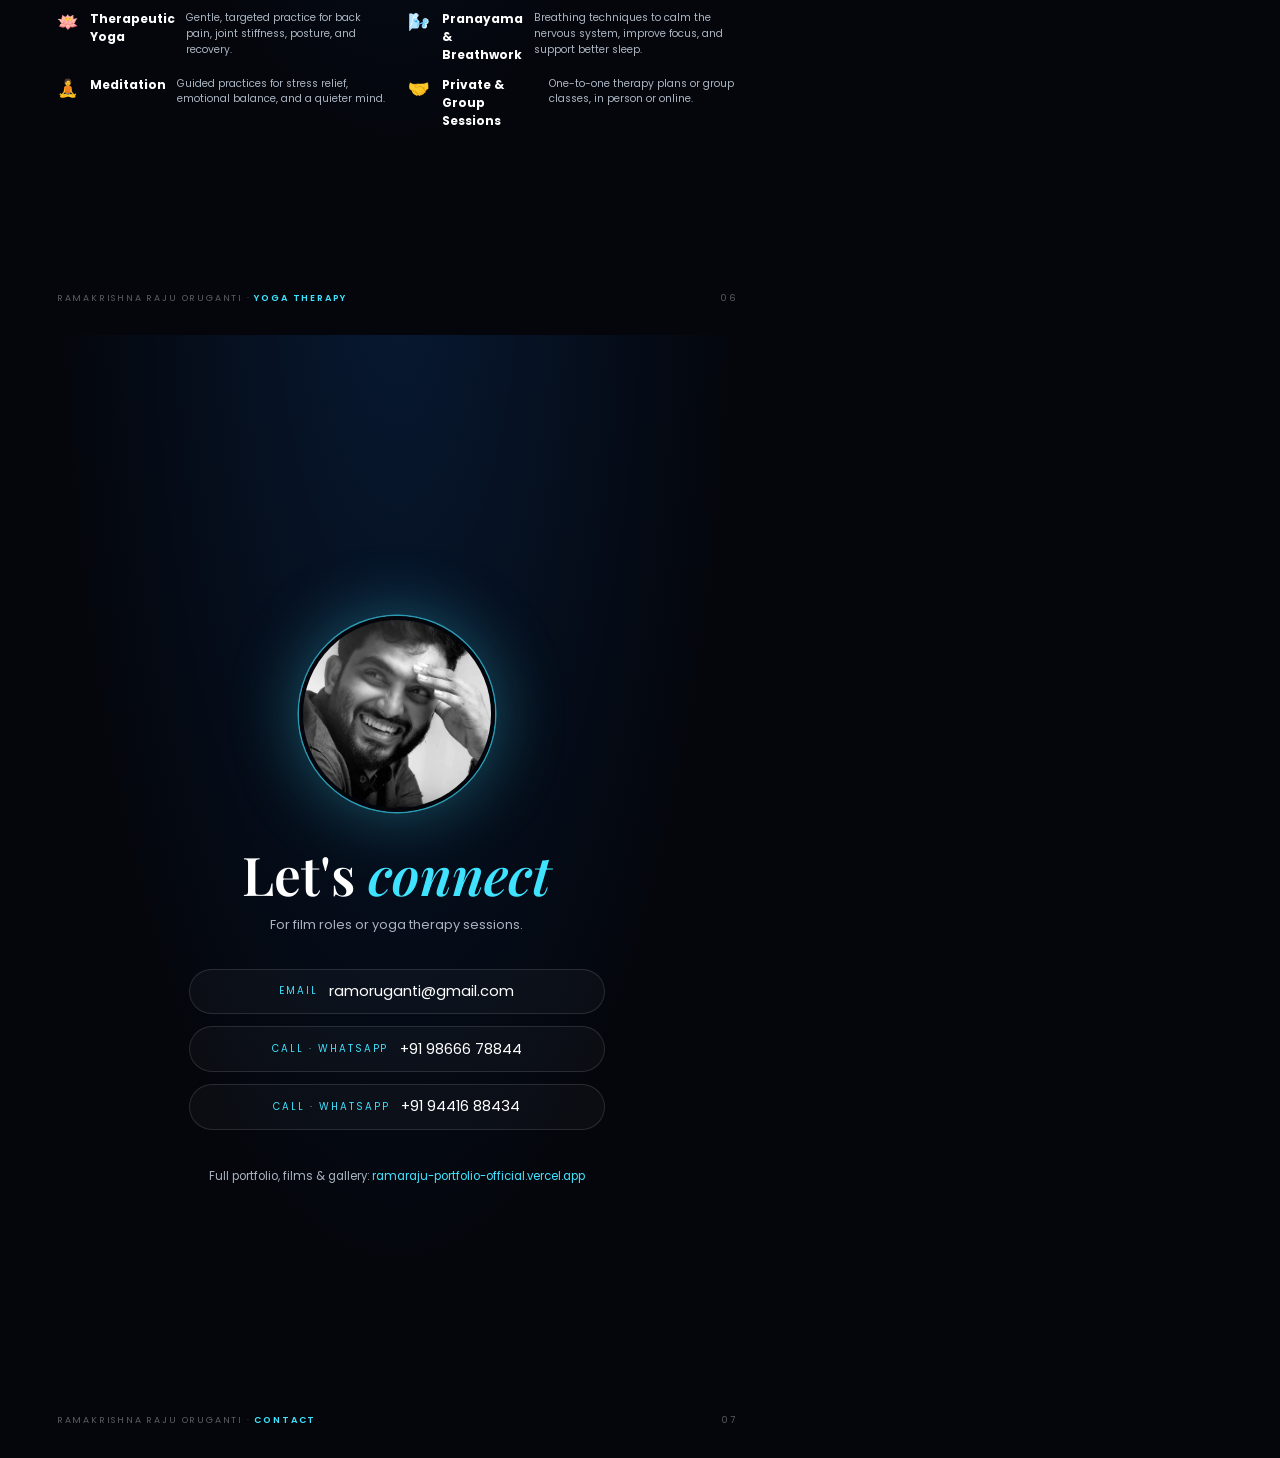
==== commit 773a4e1d: "PDF: restore all 8 yoga photos; bake cover fade into image (no CSS masks/filters) for viewer compati" ====
--- a/pdf/portfolio.html
+++ b/pdf/portfolio.html
@@ -32,8 +32,7 @@
     font-size: 54pt; letter-spacing: -.02em; line-height: .9;
     background: linear-gradient(180deg, #7fb3c8, #fff); -webkit-background-clip: text; background-clip: text; color: transparent; }
   .cover .kick { position: absolute; top: 9mm; left: 0; right: 0; text-align: center; }
-  .cover .cut { position: absolute; left: 50%; bottom: 0; height: 205mm; translate: -50% 0;
-    -webkit-mask-image: linear-gradient(#000 82%, transparent); mask-image: linear-gradient(#000 82%, transparent); }
+  .cover .cut { position: absolute; left: 50%; bottom: 0; height: 205mm; translate: -50% 0; }
   .cover .band { position: absolute; left: 0; right: 0; bottom: 0; padding: 30mm 15mm 12mm;
     background: linear-gradient(transparent, rgba(4,6,12,.92) 45%, #04060c); text-align: center; }
   .cover .name { font-family: "Playfair Display", serif; font-size: 25pt; line-height: 1.1; }
@@ -43,7 +42,7 @@
   /* ---------- about ---------- */
   .about-grid { display: grid; grid-template-columns: 62mm 1fr; gap: 9mm; margin-top: 8mm; }
   .about-photo { width: 62mm; height: 84mm; border-radius: 30mm 30mm 4mm 4mm; overflow: hidden; border: .3mm solid var(--line); }
-  .about-photo img { width: 100%; height: 100%; object-fit: cover; object-position: 50% 25%; filter: grayscale(1) contrast(1.1); }
+  .about-photo img { width: 100%; height: 100%; object-fit: cover; object-position: 50% 25%; }
   .bio p + p { margin-top: 3mm; }
   .facts { display: grid; grid-template-columns: 1fr 1fr; gap: 3mm; margin-top: 6mm; }
   .fact { border: .3mm solid var(--line); border-radius: 3mm; padding: 3mm 4mm; background: rgba(255,255,255,.025); }
@@ -102,7 +101,9 @@
   .sets figure.wide { grid-column: span 2; }
   figcaption { position: absolute; left: 0; right: 0; bottom: 0; padding: 7mm 3mm 2.4mm; font-size: 6.6pt; letter-spacing: .18em;
     text-transform: uppercase; font-weight: 600; background: linear-gradient(transparent, rgba(2,6,14,.88)); }
-  .asanas { display: grid; grid-template-columns: repeat(4, 1fr); grid-auto-rows: 56mm; gap: 3.5mm; margin-top: 6mm; }
+  .asanas { display: grid; grid-template-columns: repeat(4, 1fr); grid-auto-rows: 46mm; gap: 3mm; margin-top: 5mm; }
+  .asanas figure.tail { grid-column: span 2; }
+  .asanas figure.tail img { object-position: 50% 36%; }
   .asanas figure.feature { grid-column: span 2; grid-row: span 2; }
   .asanas figcaption b { display: block; font-family: "Playfair Display", serif; font-size: 10.5pt; letter-spacing: 0; text-transform: none; }
   .asanas .feature figcaption b { font-size: 16pt; }
@@ -149,7 +150,7 @@
     <div class="glow"></div><div class="ring"></div>
     <div class="kick eyebrow">Portfolio</div>
     <div class="hi">Hi, I'm<br>RamaRaju</div>
-    <img class="cut" src="${img(SITE.hero.cutout)}" alt="">
+    <img class="cut" src="hero-cutout-fade.png" alt="">
     <div class="band">
       <div class="name">Ramakrishna Raju Oruganti</div>
       <div class="roles">Actor · Yoga Therapist</div>
@@ -220,7 +221,7 @@
     <div class="eyebrow">Yoga therapy</div>
     <h2>Breath. Body. <em>Balance.</em></h2>
     <p style="margin-top:4mm;max-width:150mm">${esc(SITE.yogaIntro)}</p>
-    <div class="asanas">${[0, 1, 2, 3, 6].map((k) => YOGA_ASANAS[k]).filter(Boolean).map((a, i) => `<figure class="${i === 0 ? "feature" : ""}"><img src="${img(a.src)}" alt=""><figcaption><b>${esc(a.name)}</b>${esc(a.meaning)}</figcaption></figure>`).join("")}</div>
+    <div class="asanas">${YOGA_ASANAS.map((a, i, arr) => `<figure class="${i === 0 ? "feature" : i === arr.length - 1 ? "tail" : ""}"><img src="${img(a.src)}" alt=""><figcaption><b>${esc(a.name)}</b>${esc(a.meaning)}</figcaption></figure>`).join("")}</div>
     <div class="services">${YOGA_SERVICES.map((s) => `<div><span class="ic">${s.icon}</span><div><strong>${esc(s.title)}</strong><span>${esc(s.text)}</span></div></div>`).join("")}</div>
     ${foot("Yoga Therapy")}
   </section>`);
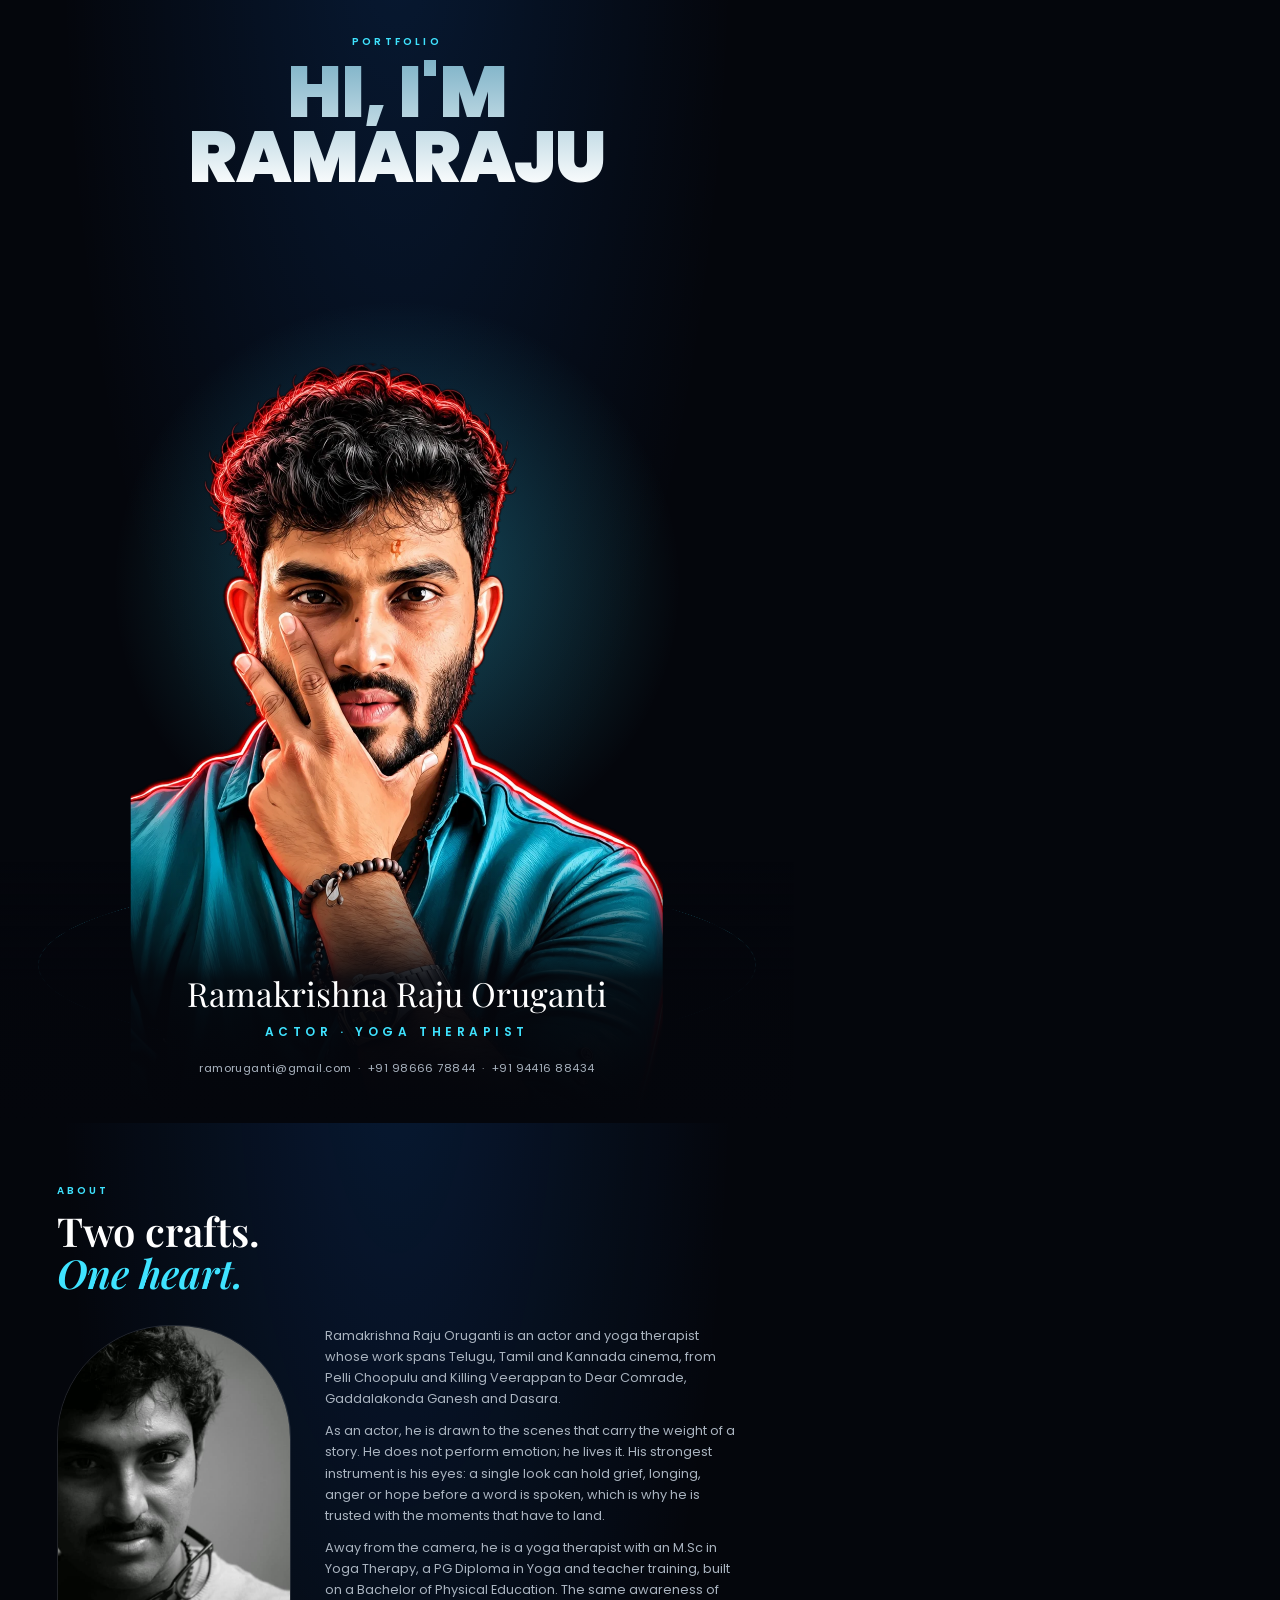
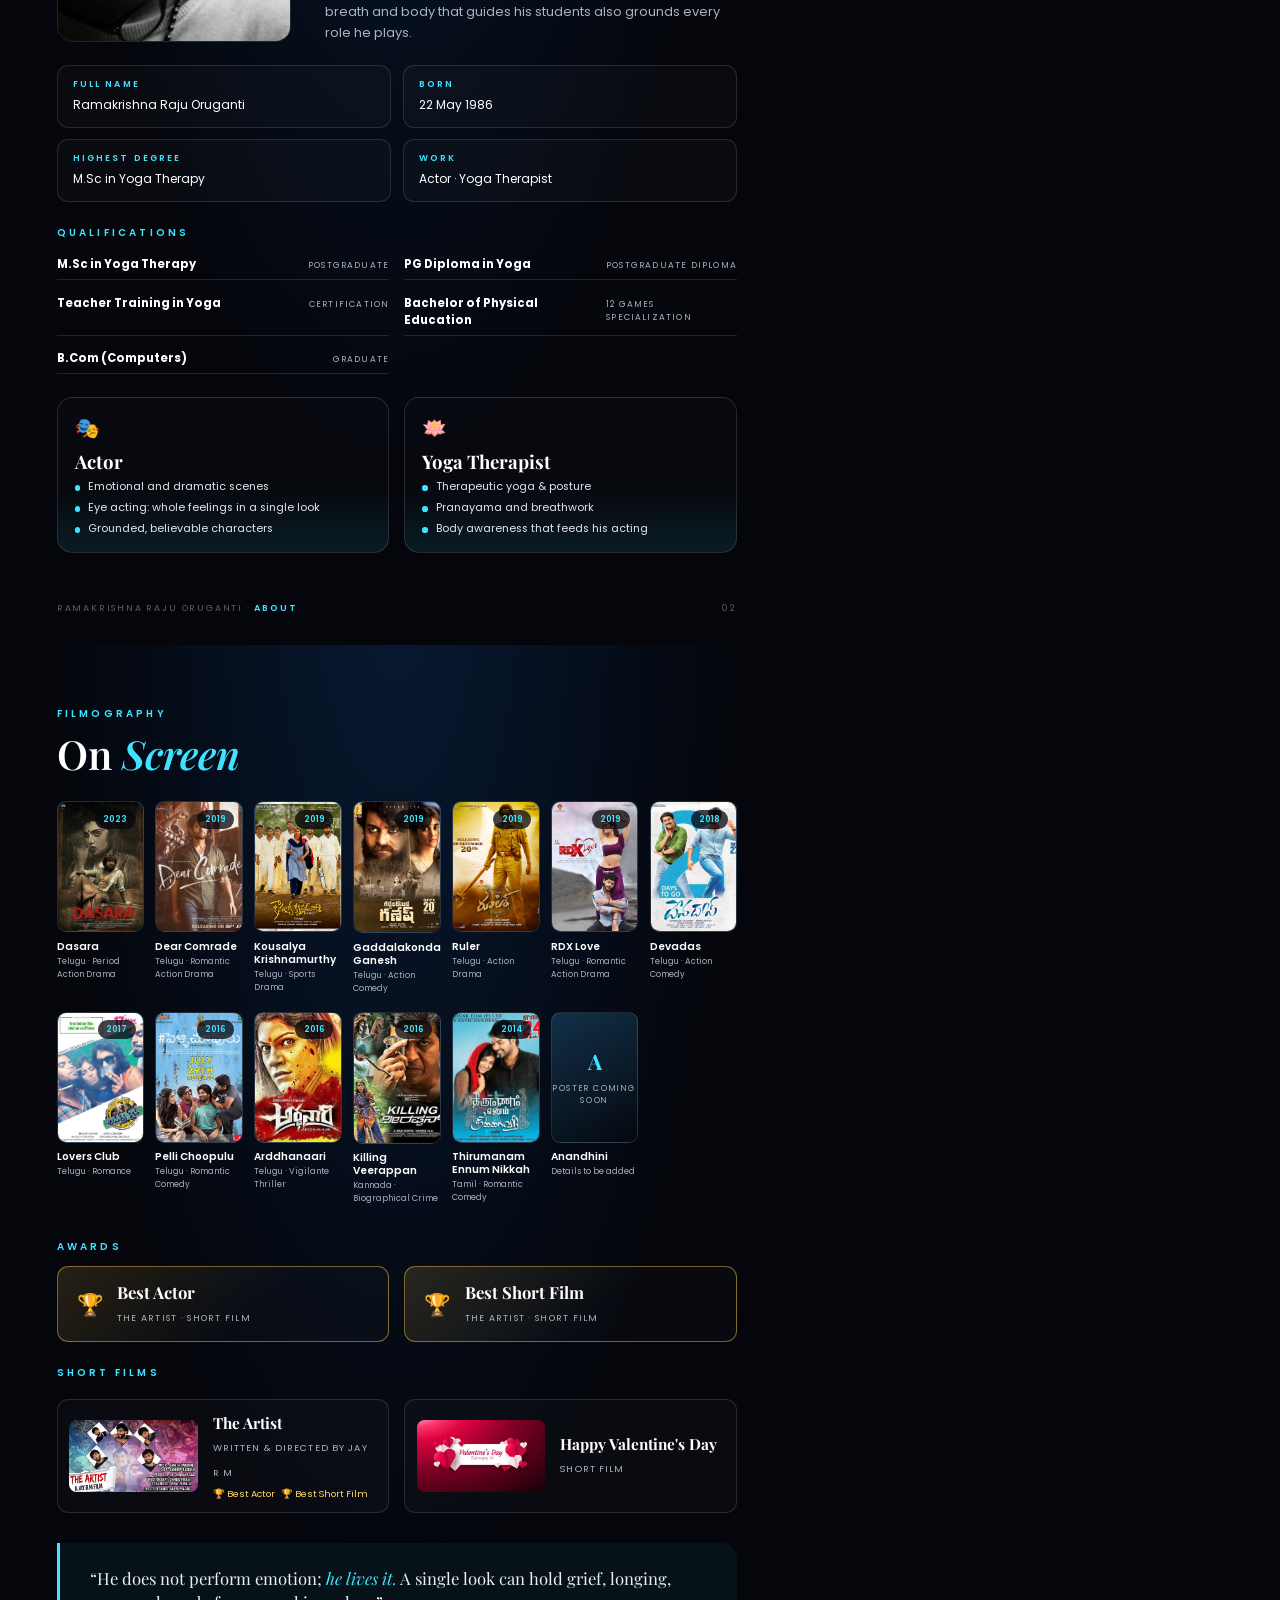
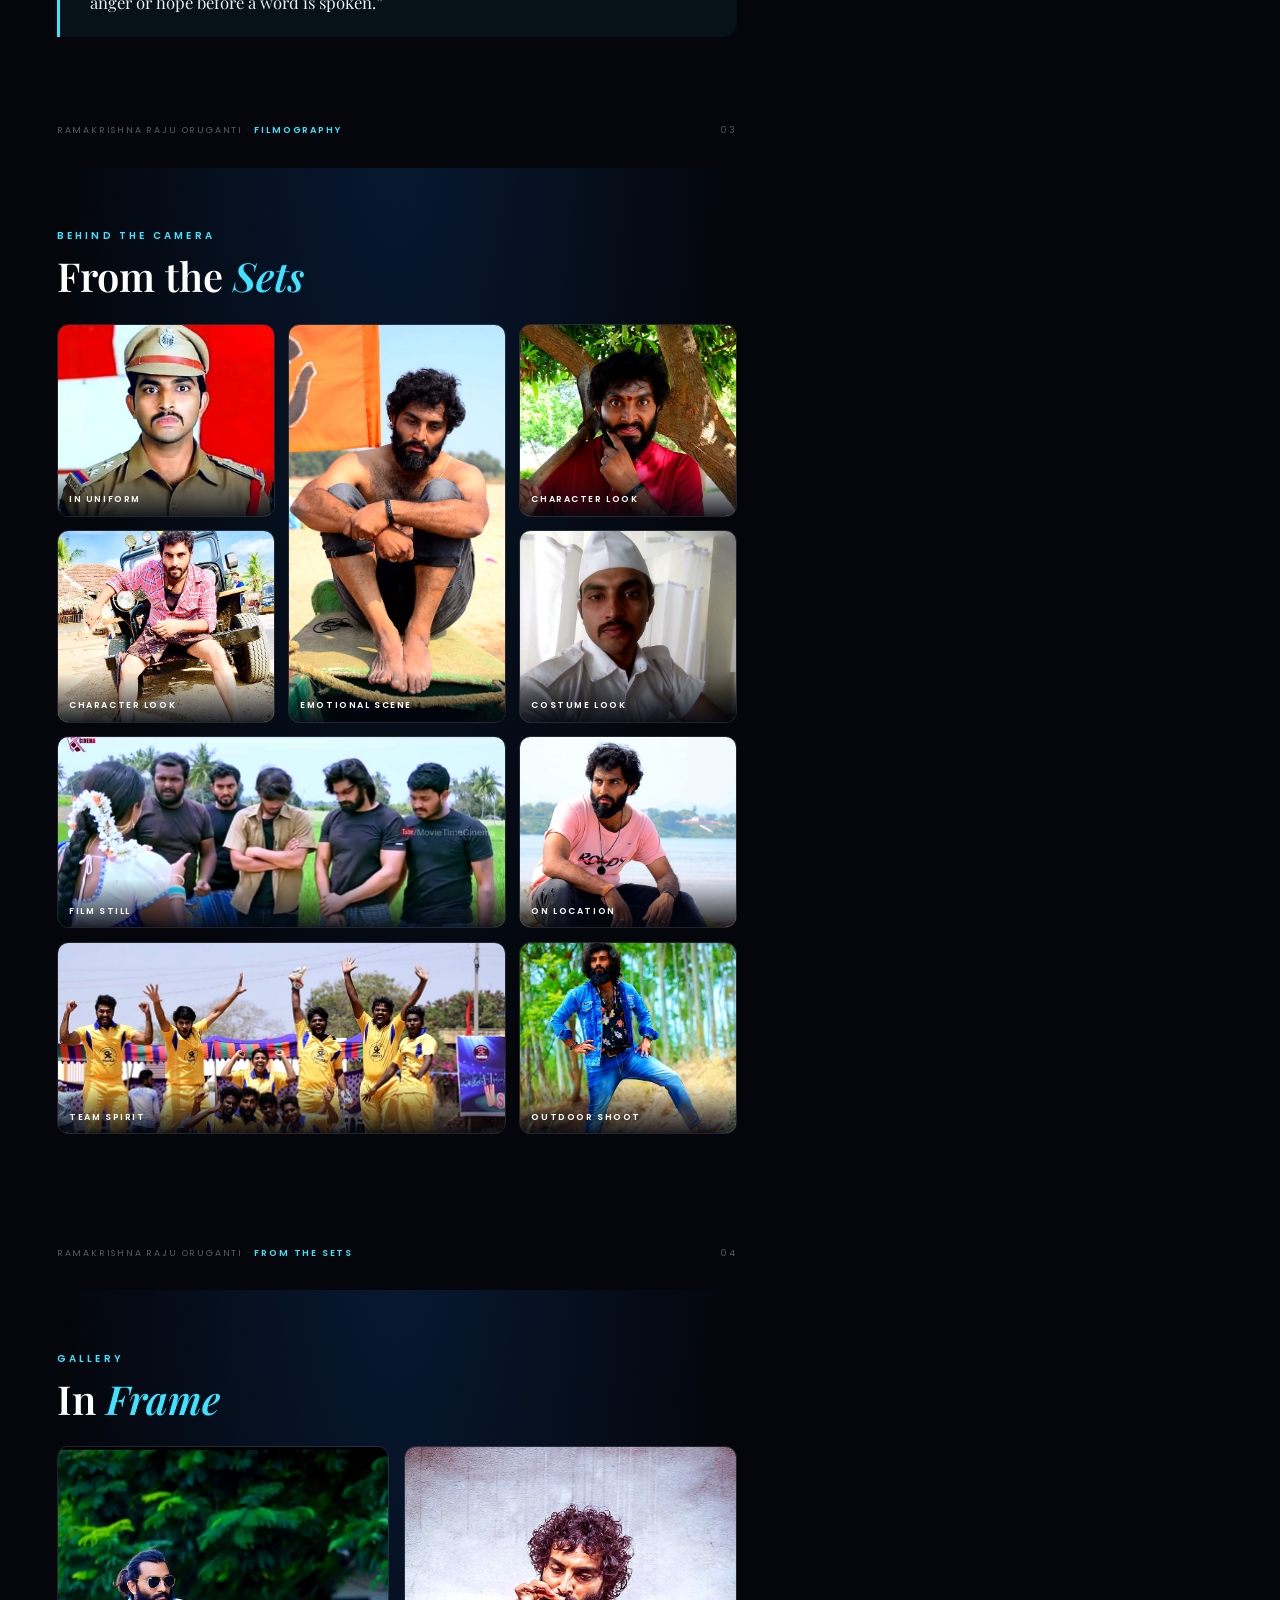
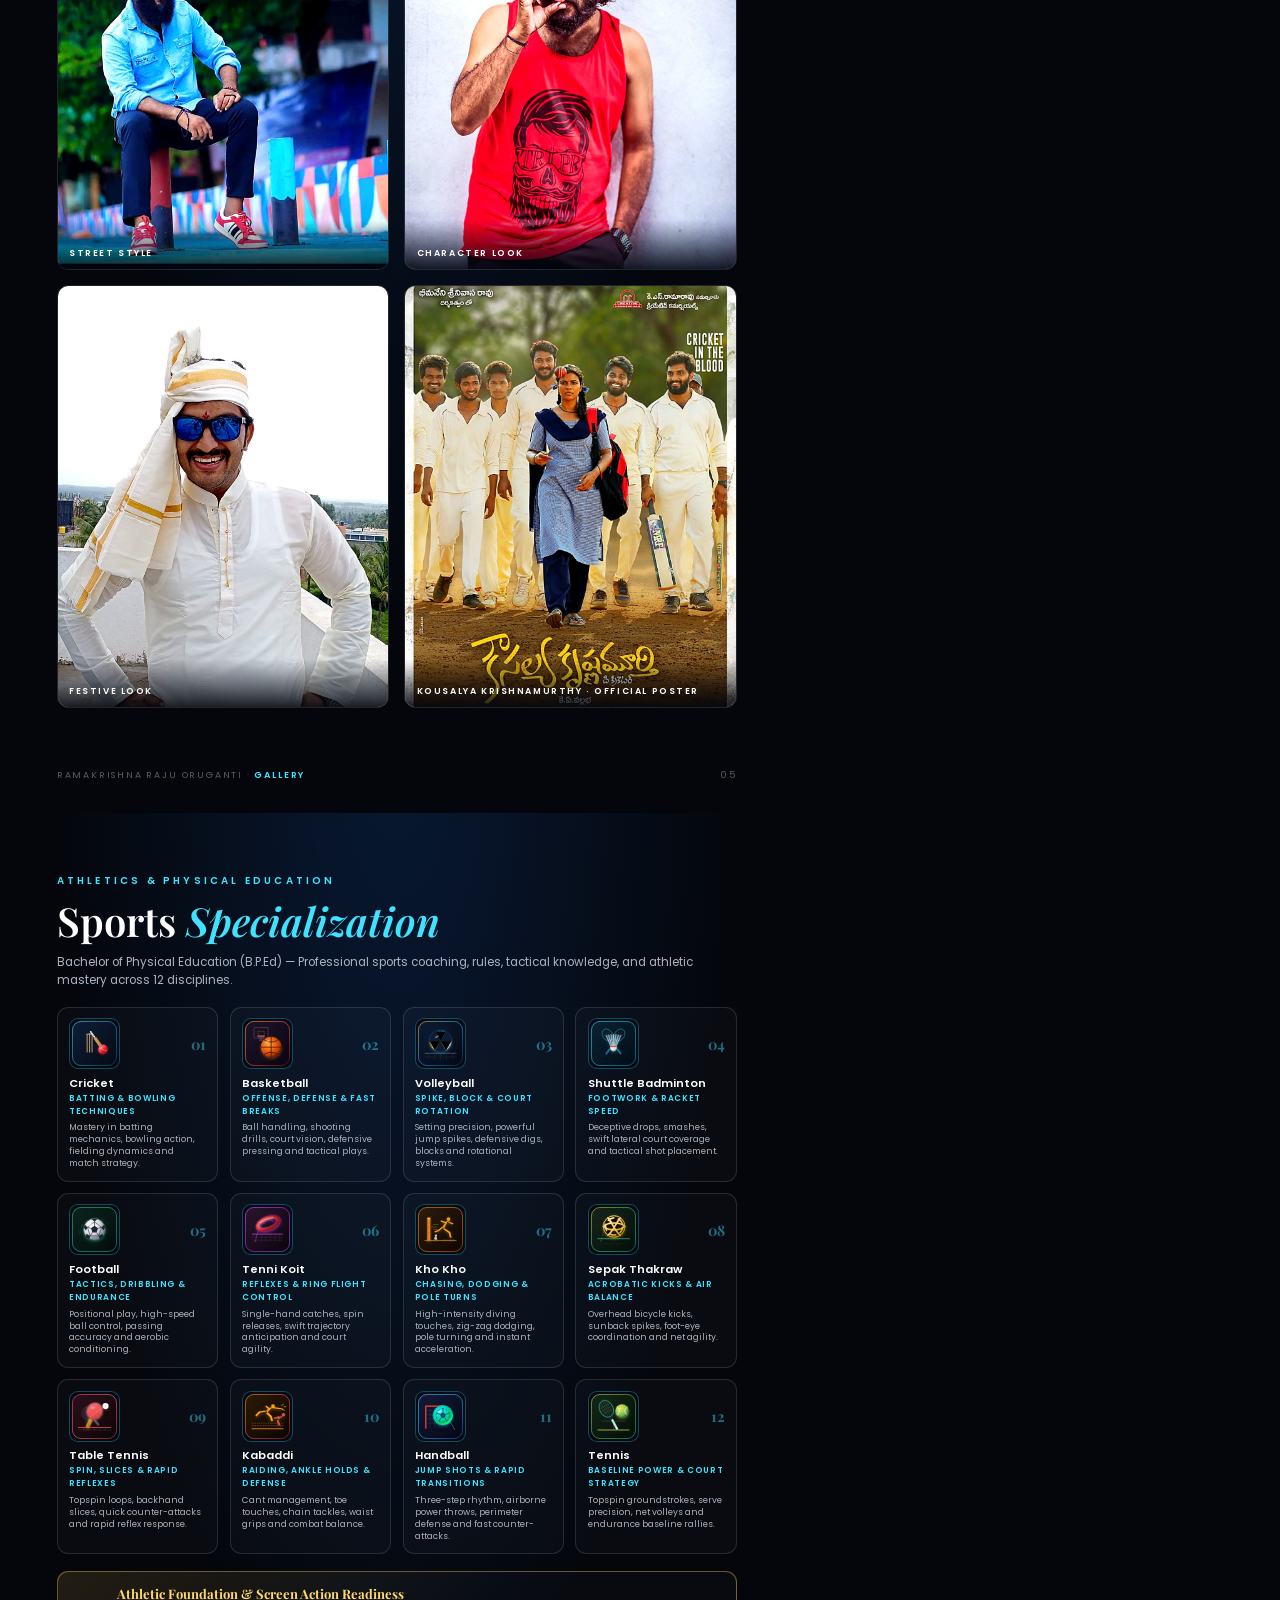
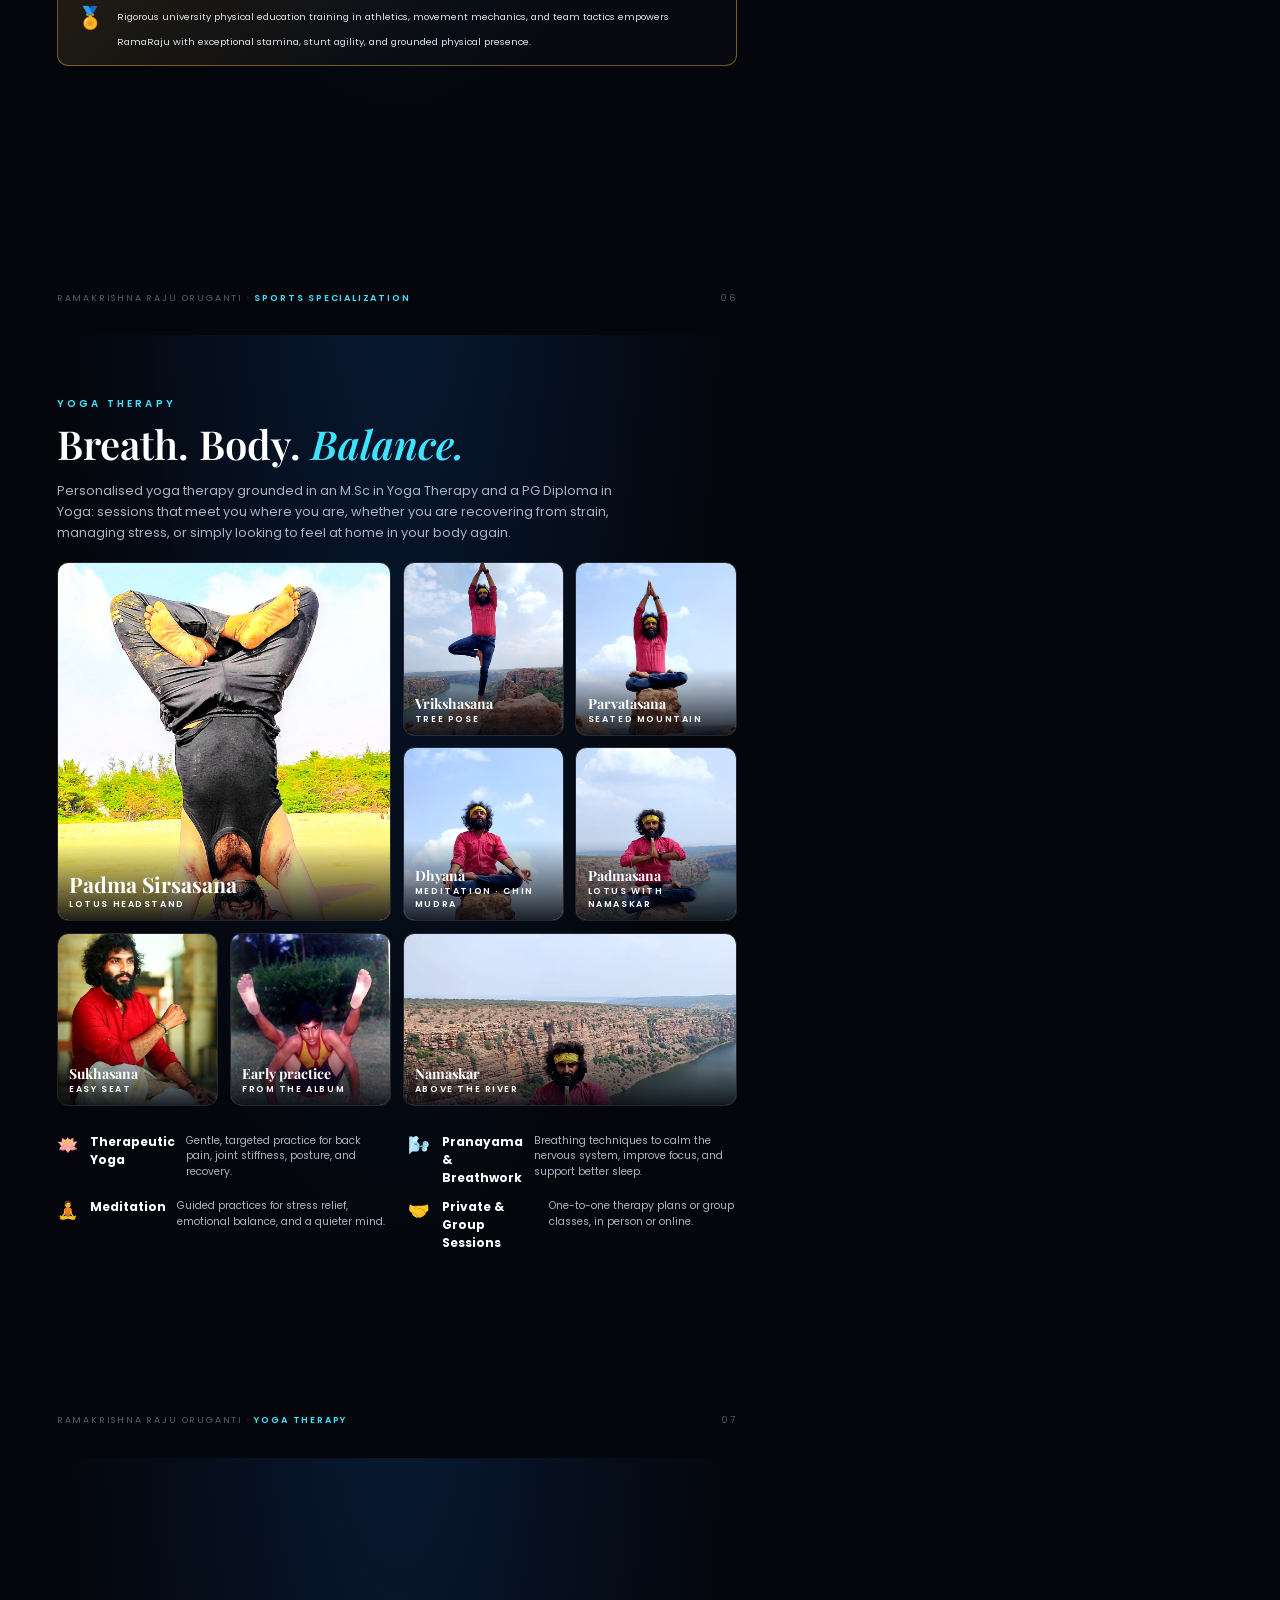
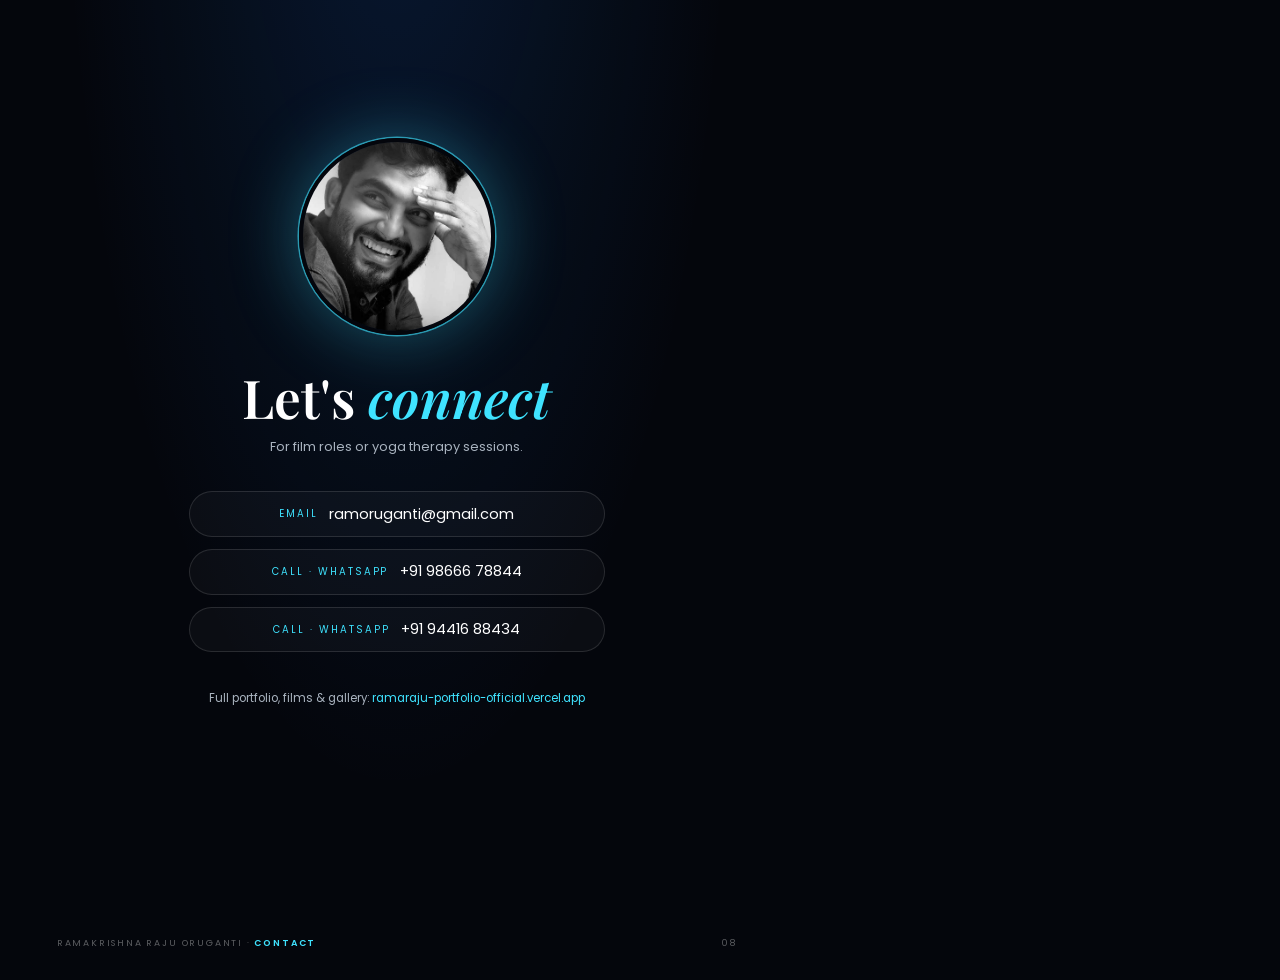
==== commit 9b9f1de3: "Add 12 games specialization with framed sports logos (website + PDF)" ====
--- a/pdf/portfolio.html
+++ b/pdf/portfolio.html
@@ -113,6 +113,23 @@
   .services span { font-size: 7.8pt; color: var(--muted); line-height: 1.5; }
   .services .ic { font-size: 13pt; }
 
+  /* ---------- sports specialization ---------- */
+  .sports-intro { margin-top: 3.2mm; max-width: 170mm; font-size: 8.8pt; line-height: 1.5; color: var(--muted); }
+  .pdf-sports-grid { display: grid; grid-template-columns: repeat(4, 1fr); gap: 3mm; margin-top: 4.5mm; }
+  .pdf-sport-card { border: .3mm solid var(--line); border-radius: 3mm; padding: 2.8mm 3mm; background: rgba(255,255,255,.025); display: flex; flex-direction: column; }
+  .pdf-sport-top { display: flex; align-items: center; justify-content: space-between; margin-bottom: 2mm; }
+  .pdf-sport-frame { width: 13.5mm; height: 13.5mm; border-radius: 2.4mm; overflow: hidden; border: .25mm solid rgba(63,227,255,.3); background: rgba(4,8,18,.8); display: grid; place-items: center; }
+  .pdf-sport-frame img { width: 100%; height: 100%; object-fit: contain; }
+  .pdf-sport-num { font-family: "Playfair Display", serif; font-size: 11pt; font-weight: 700; color: rgba(63,227,255,.45); }
+  .pdf-sport-card b { display: block; font-size: 8.4pt; font-weight: 600; color: #fff; line-height: 1.15; }
+  .pdf-sport-card small { display: block; font-size: 6.2pt; color: var(--accent); letter-spacing: .08em; text-transform: uppercase; font-weight: 600; margin-top: .6mm; }
+  .pdf-sport-card p { font-size: 6.6pt; color: var(--muted); line-height: 1.35; margin-top: 1.2mm; }
+  .pdf-sports-callout { margin-top: 4.5mm; padding: 3.5mm 5mm; border-radius: 3mm; border: .3mm solid rgba(255,200,80,.4);
+    background: linear-gradient(135deg, rgba(255,200,80,.12), rgba(255,255,255,.02) 60%); display: flex; align-items: center; gap: 3.5mm; }
+  .pdf-sports-callout .ic { font-size: 16pt; flex-shrink: 0; }
+  .pdf-sports-callout b { display: block; font-family: "Playfair Display", serif; font-size: 9.8pt; color: #ffd76a; }
+  .pdf-sports-callout span { font-size: 7.2pt; color: #dfe6ec; line-height: 1.45; }
+
   /* ---------- contact ---------- */
   .contact-page { display: flex; flex-direction: column; align-items: center; justify-content: center; text-align: center; }
   .avatar { width: 52mm; height: 52mm; border-radius: 50%; overflow: hidden; border: 1.2mm solid #04060c; box-shadow: 0 0 0 .4mm rgba(63,227,255,.6), 0 0 18mm rgba(63,227,255,.35); }
@@ -216,7 +233,33 @@
     ${foot("Gallery")}
   </section>`);
 
-  /* 5. YOGA */
+  /* 5. SPORTS & GAMES SPECIALIZATION */
+  pages.push(`<section class="page">
+    <div class="eyebrow">Athletics &amp; Physical Education</div>
+    <h2>Sports <em>Specialization</em></h2>
+    <p class="sports-intro">Bachelor of Physical Education (B.P.Ed) — Professional sports coaching, rules, tactical knowledge, and athletic mastery across 12 disciplines.</p>
+    <div class="pdf-sports-grid">${GAMES_SPECIALIZATION.map((s) => `
+      <div class="pdf-sport-card">
+        <div class="pdf-sport-top">
+          <div class="pdf-sport-frame"><img src="${img(s.image)}" alt=""></div>
+          <span class="pdf-sport-num">${String(s.id).padStart(2, "0")}</span>
+        </div>
+        <b>${esc(s.name)}</b>
+        <small>${esc(s.role)}</small>
+        <p>${esc(s.desc)}</p>
+      </div>
+    `).join("")}</div>
+    <div class="pdf-sports-callout">
+      <span class="ic">🏅</span>
+      <div>
+        <b>Athletic Foundation &amp; Screen Action Readiness</b>
+        <span>Rigorous university physical education training in athletics, movement mechanics, and team tactics empowers RamaRaju with exceptional stamina, stunt agility, and grounded physical presence.</span>
+      </div>
+    </div>
+    ${foot("Sports Specialization")}
+  </section>`);
+
+  /* 6. YOGA */
   pages.push(`<section class="page">
     <div class="eyebrow">Yoga therapy</div>
     <h2>Breath. Body. <em>Balance.</em></h2>
@@ -226,7 +269,7 @@
     ${foot("Yoga Therapy")}
   </section>`);
 
-  /* 6. CONTACT */
+  /* 7. CONTACT */
   pages.push(`<section class="page contact-page">
     <div class="avatar"><img src="${img("images/gallery/portrait-laugh.jpg")}" alt=""></div>
     <h2>Let's <em>connect</em></h2>
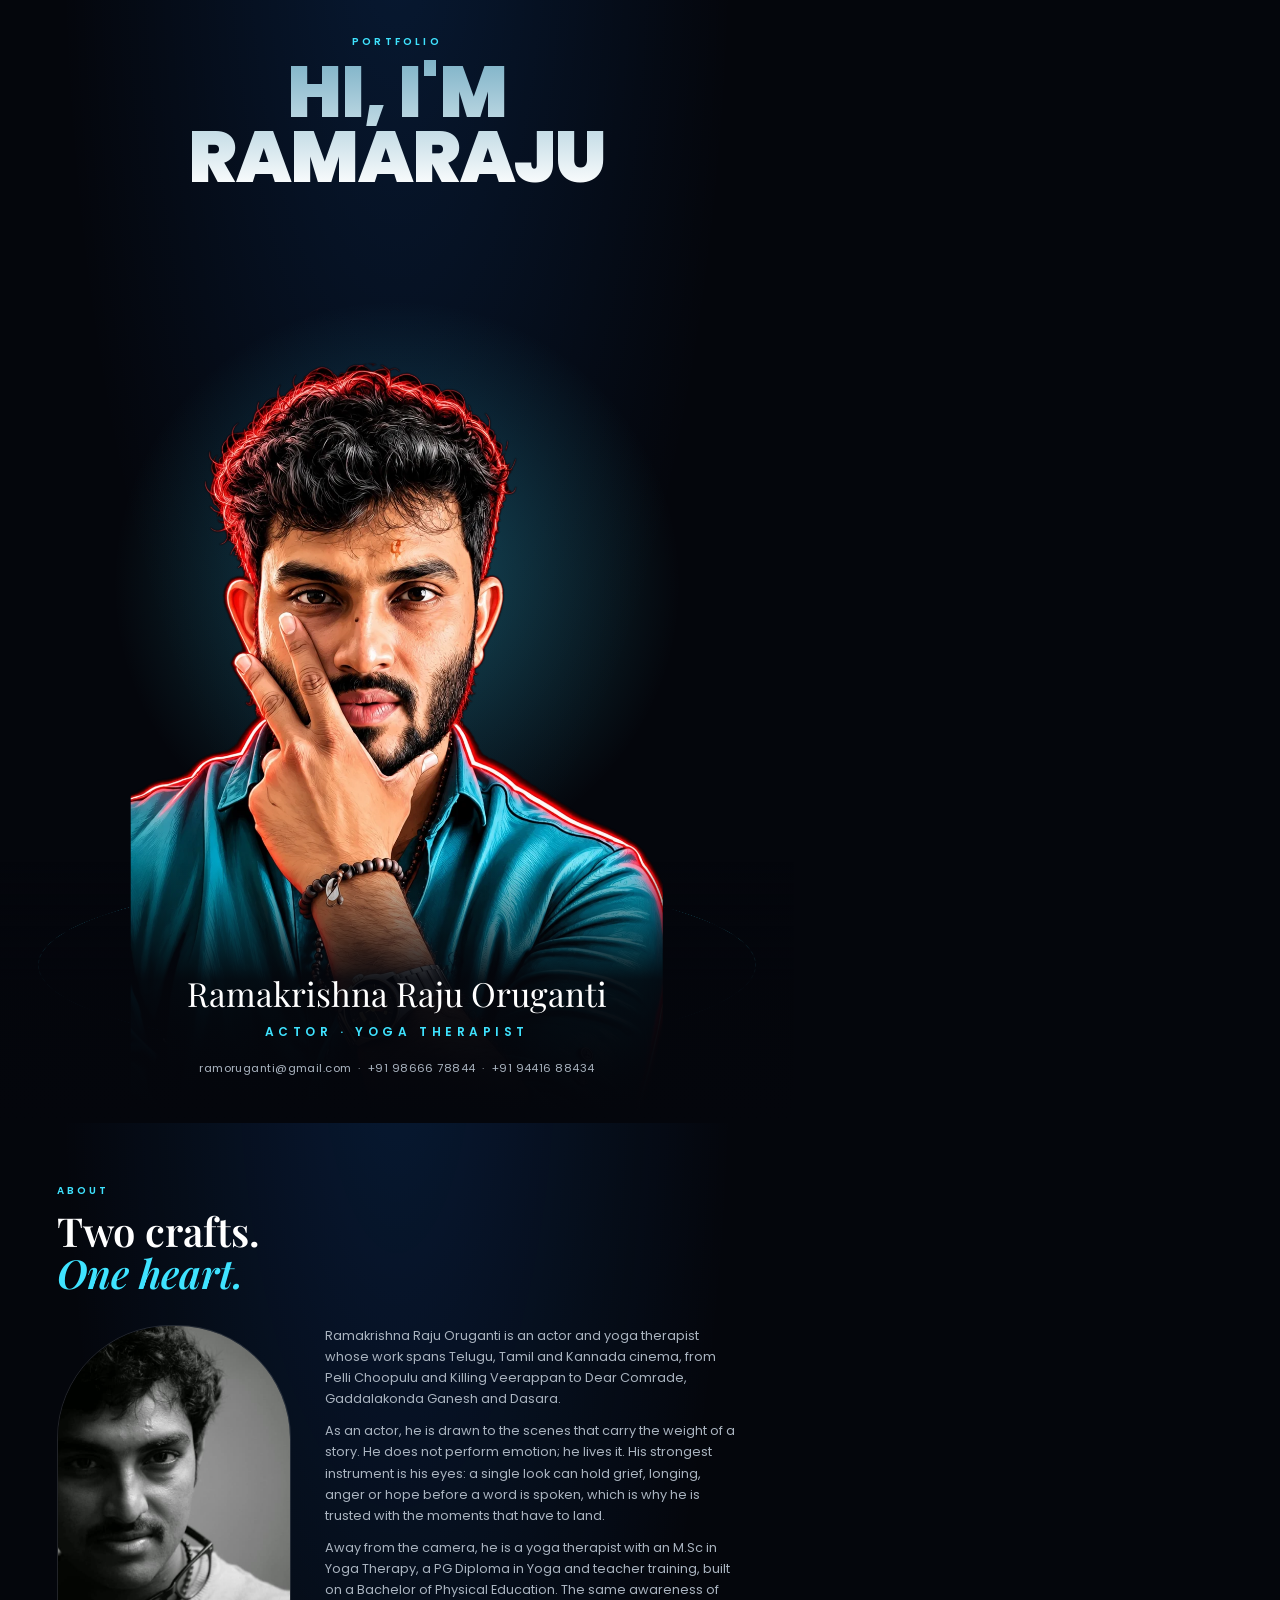
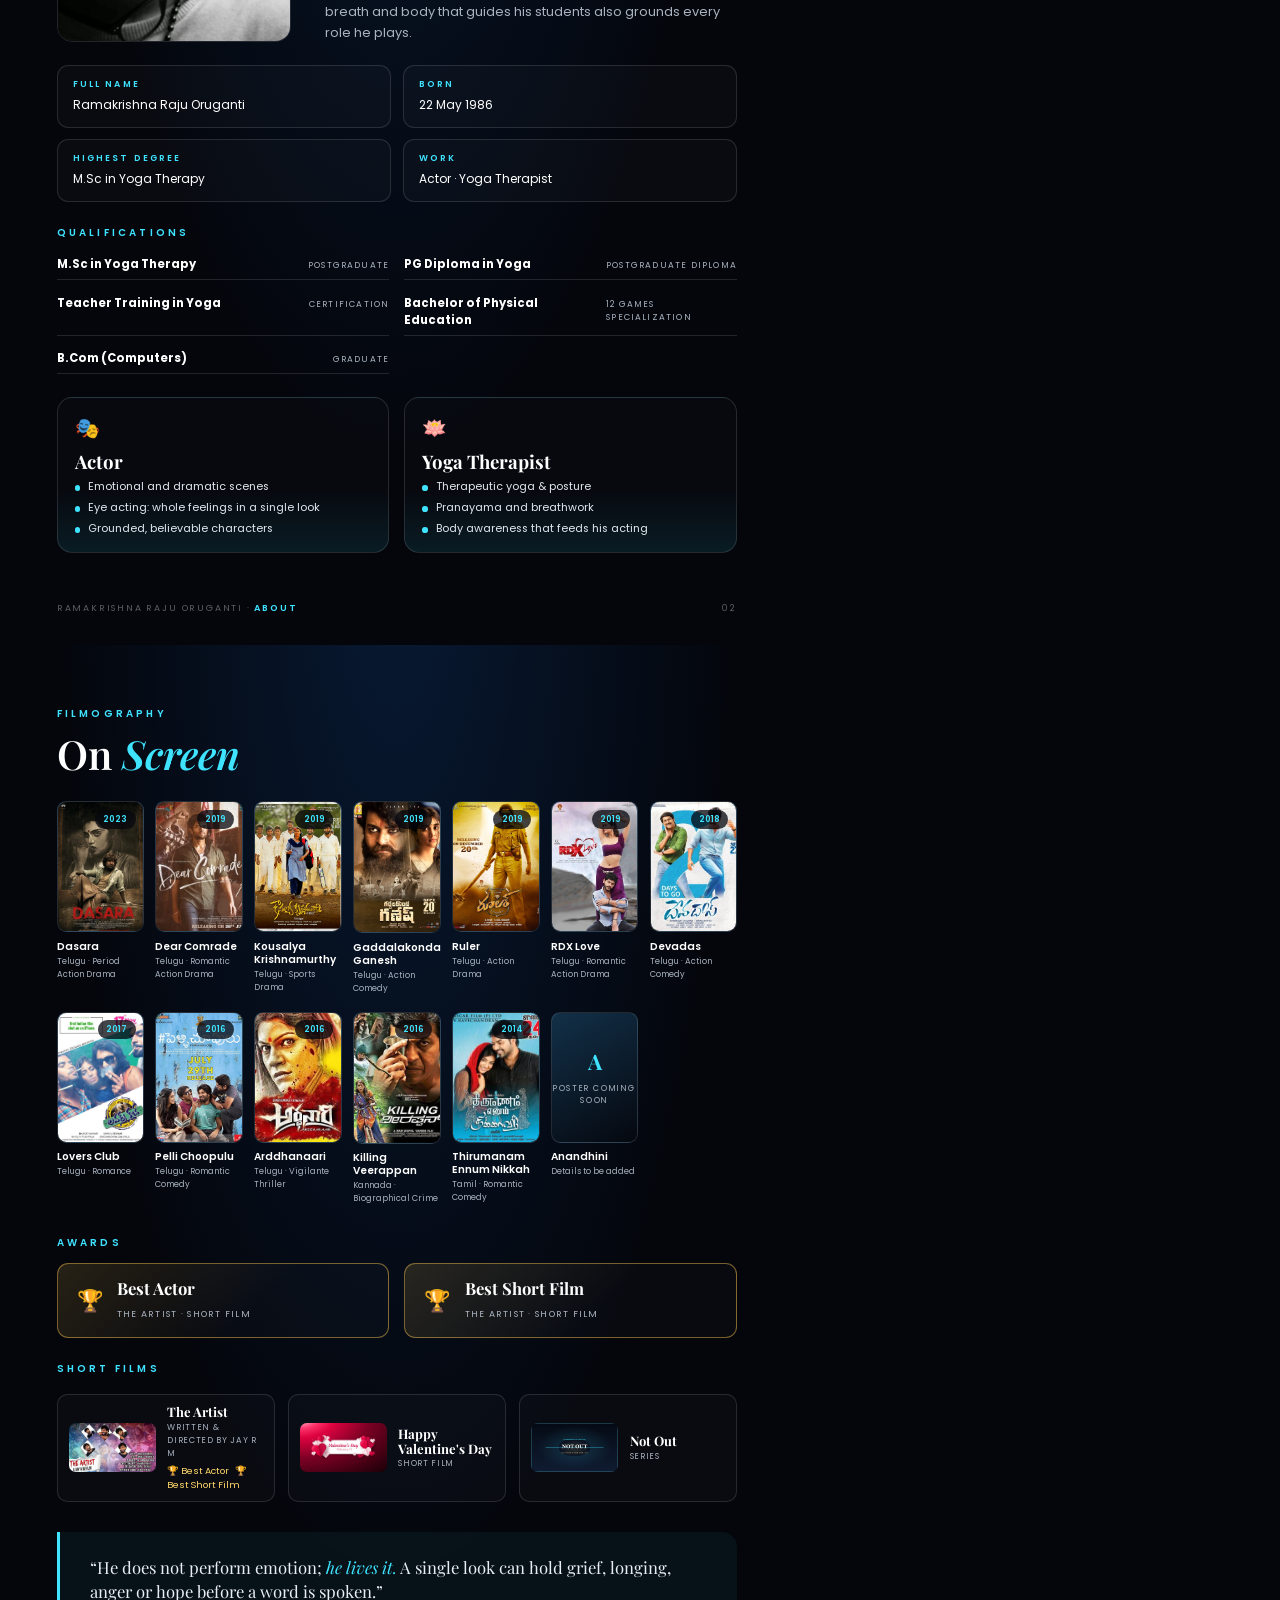
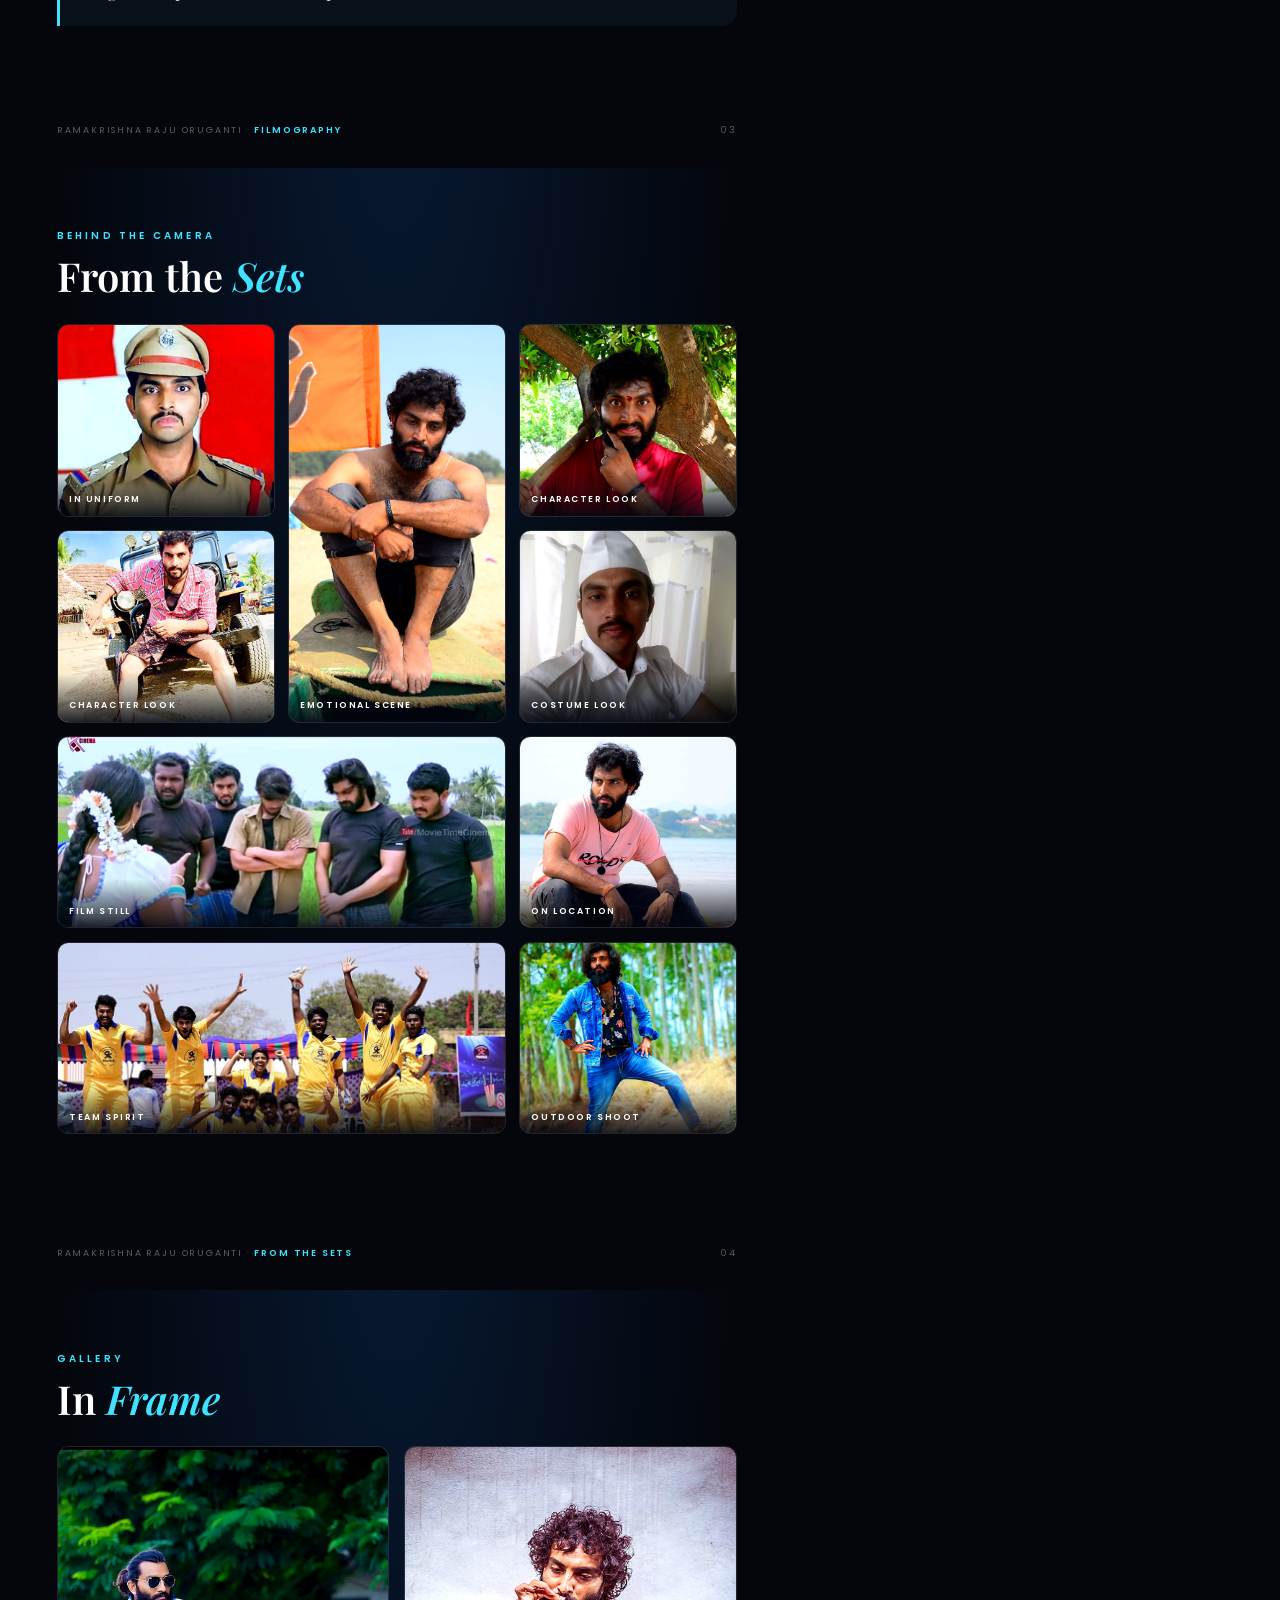
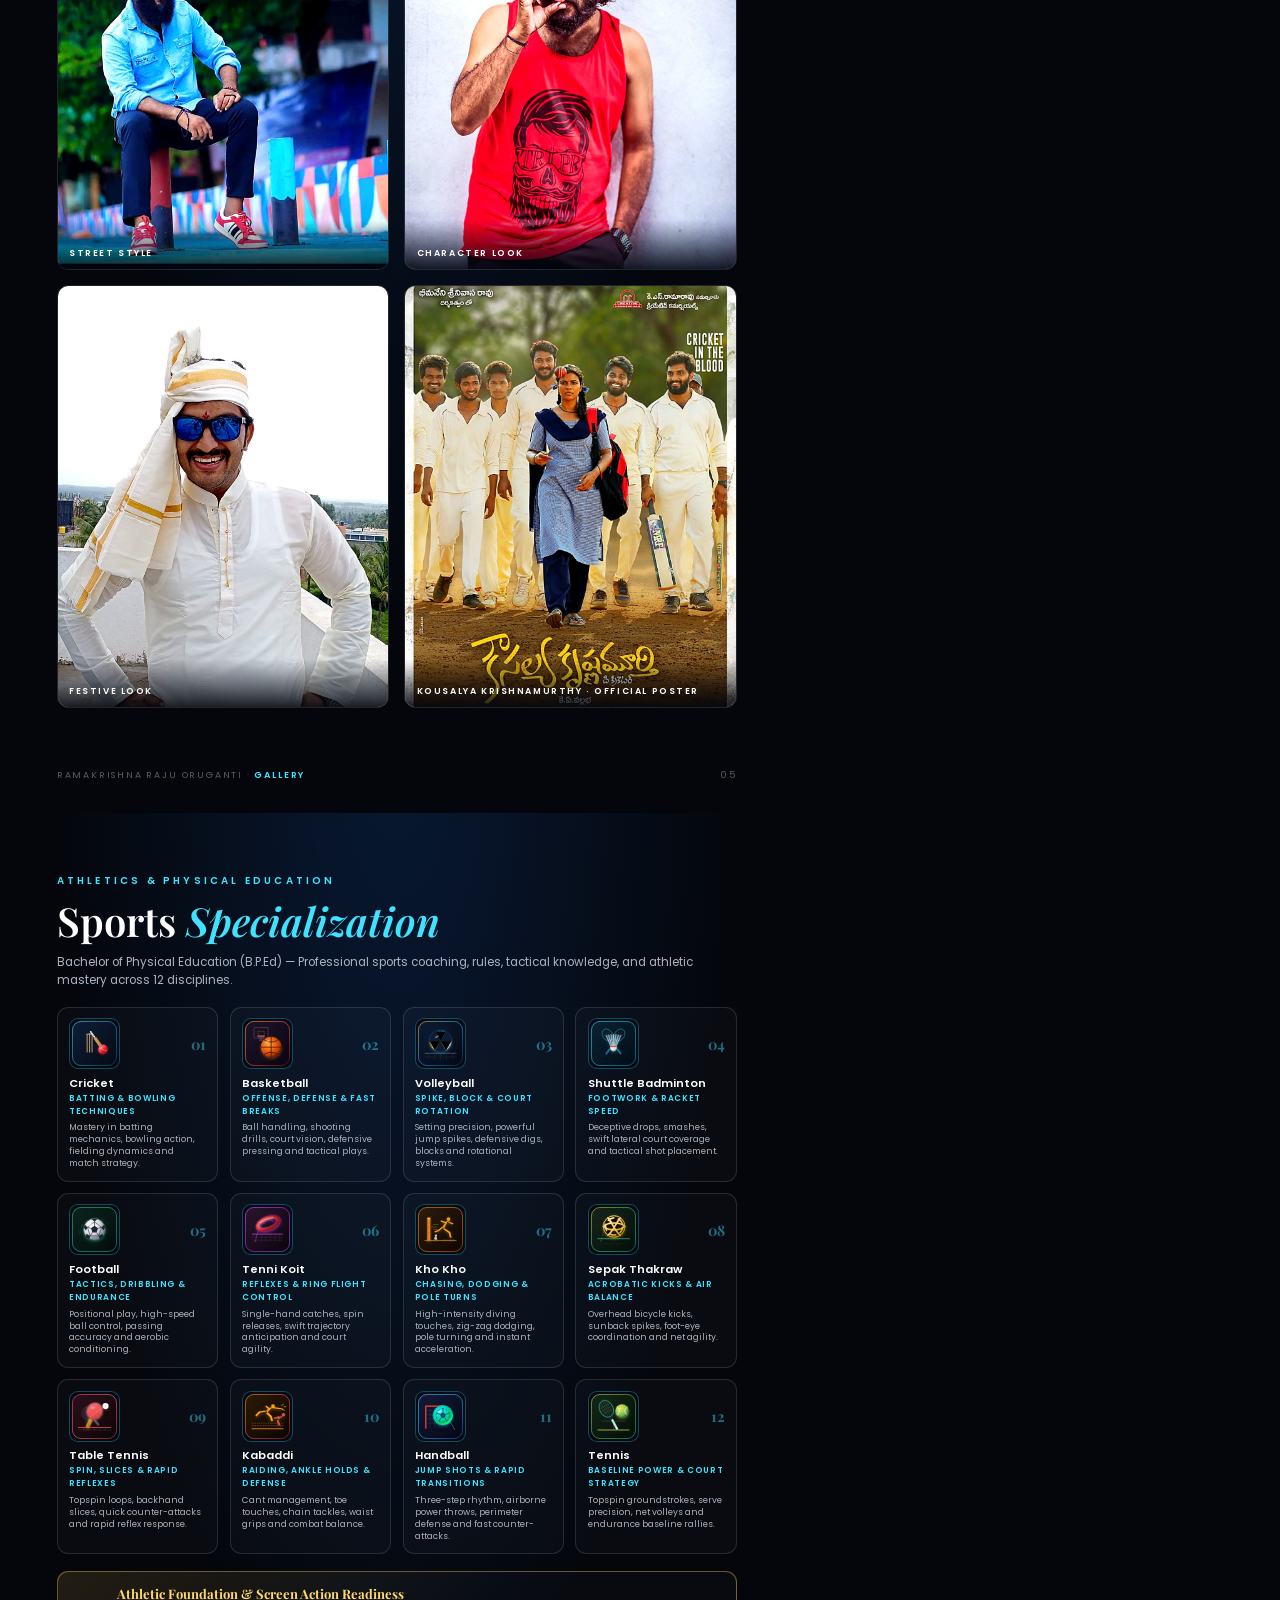
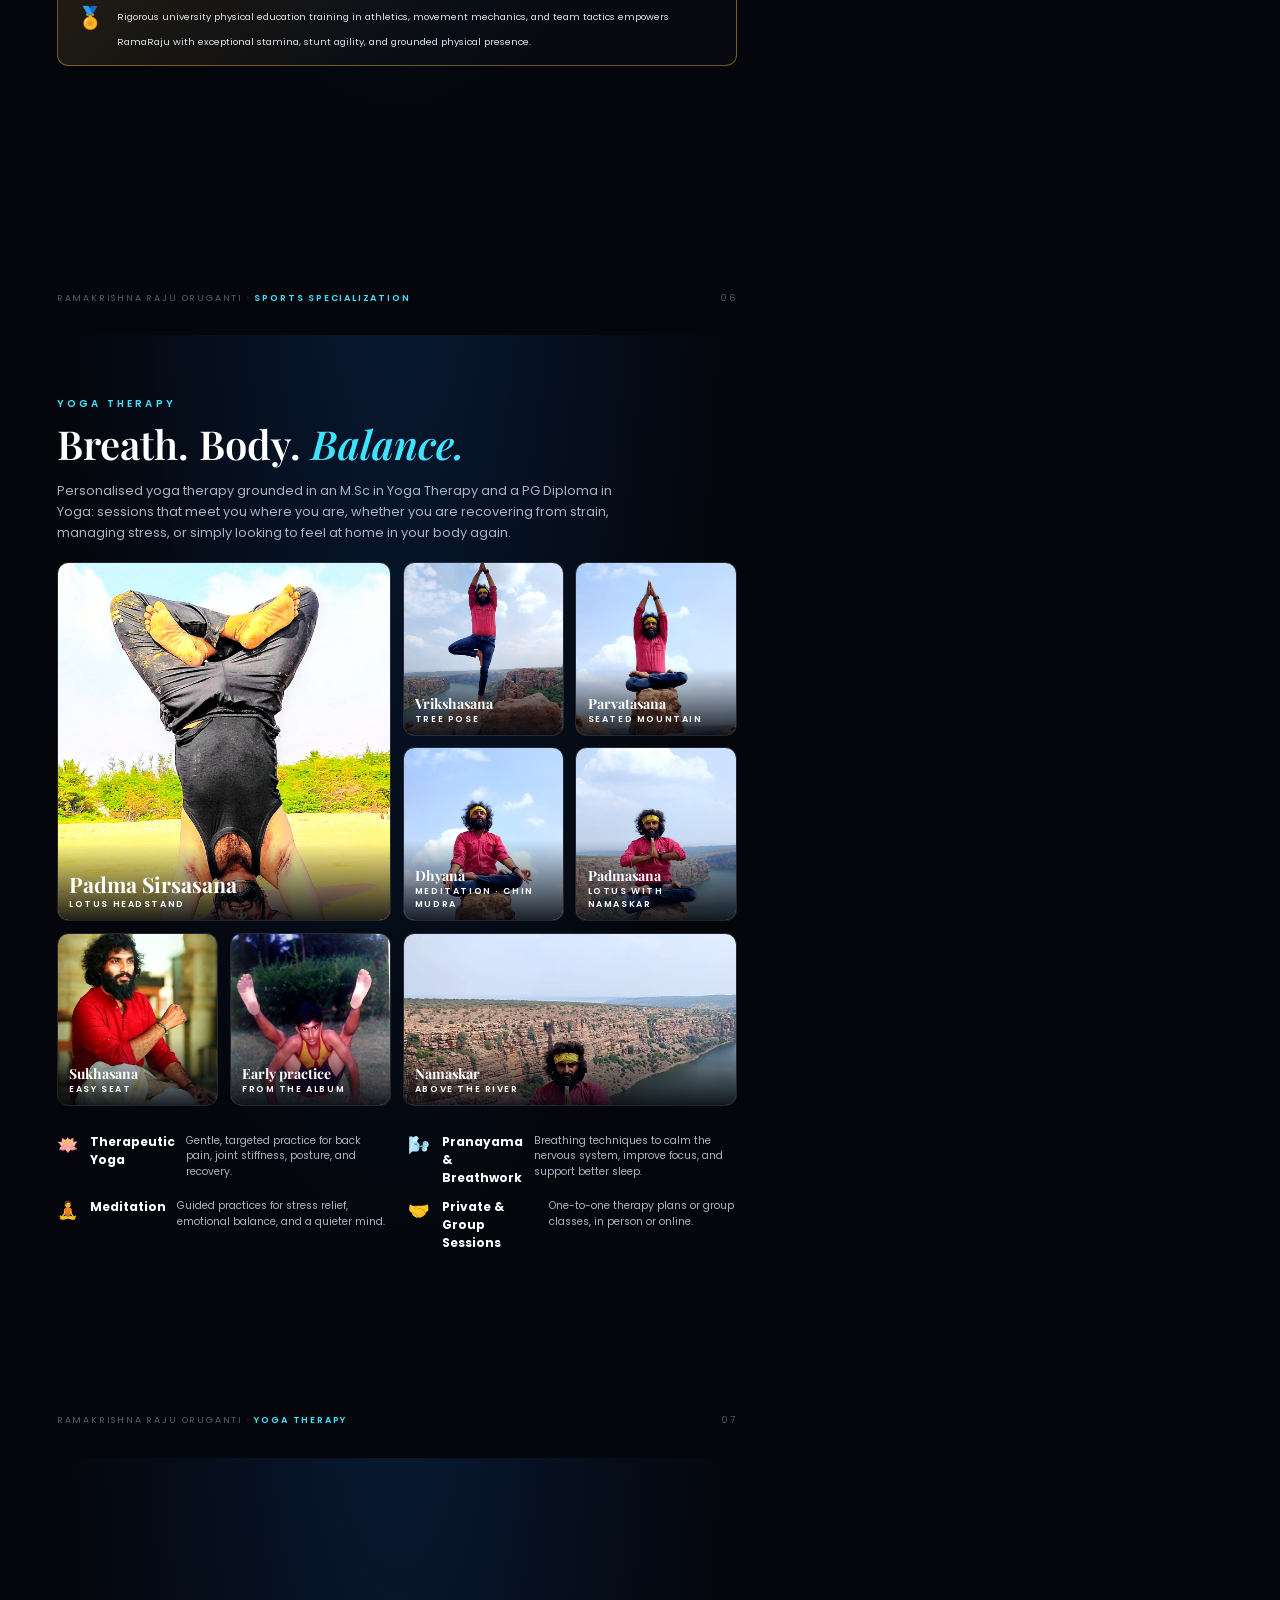
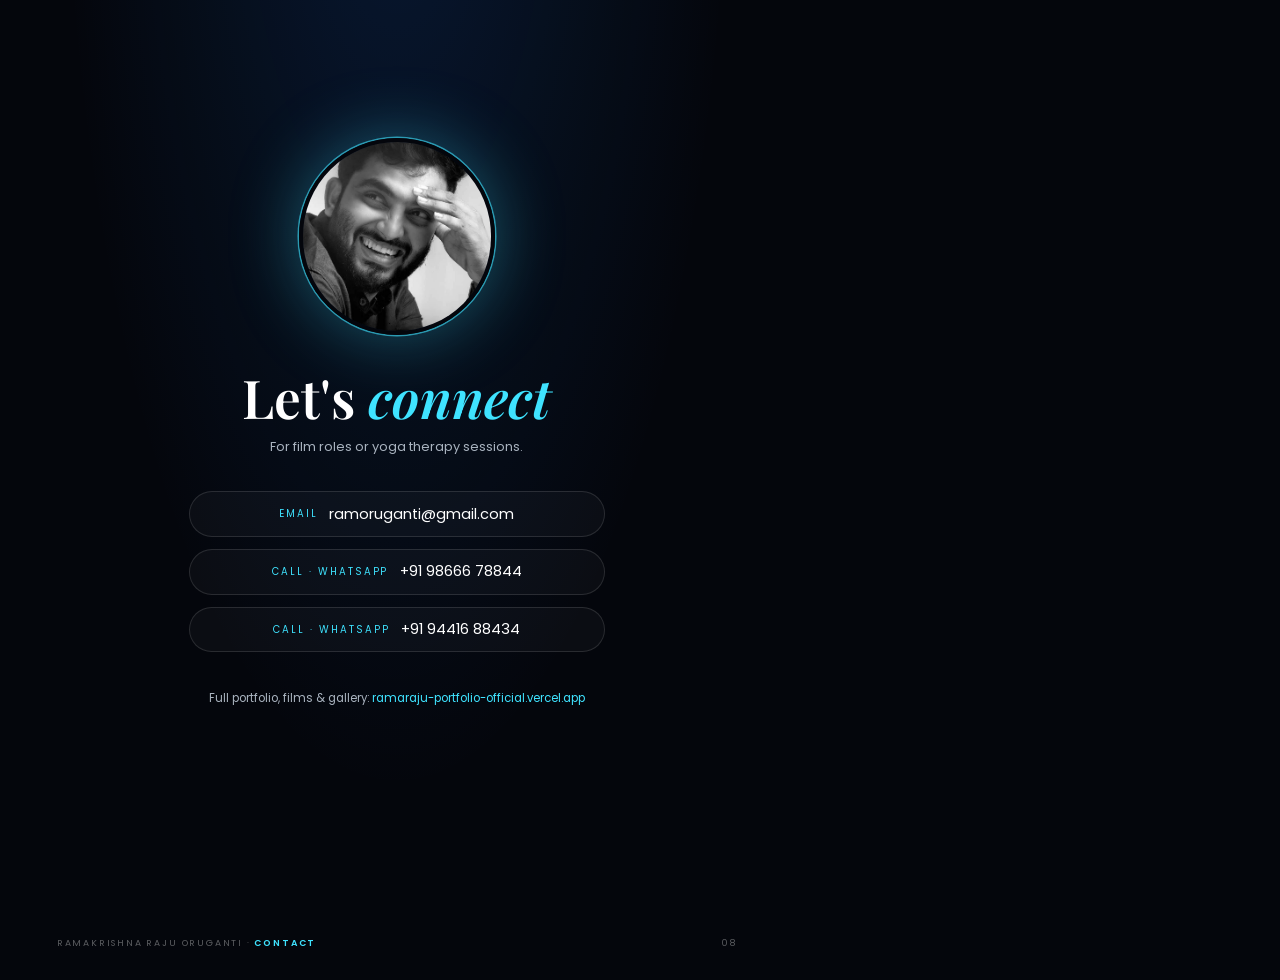
==== commit d040bdce: "Add Not Out series to short films (site + PDF)" ====
--- a/pdf/portfolio.html
+++ b/pdf/portfolio.html
@@ -66,13 +66,13 @@
   .film .yr { position: absolute; top: 2mm; right: 2mm; font-size: 6.5pt; font-weight: 600; padding: .8mm 2.2mm; border-radius: 9mm; background: rgba(4,6,12,.75); color: var(--accent); }
   .film h4 { font-size: 7.8pt; font-weight: 600; margin-top: 2mm; line-height: 1.25; }
   .film small { display: block; font-size: 6.2pt; color: var(--muted); margin-top: .5mm; }
-  .shorts { display: flex; gap: 4mm; margin-top: 5mm; }
-  .films-note { margin-top: 9mm; }
-  .short { flex: 1; display: flex; align-items: center; gap: 4mm; border: .3mm solid var(--line); border-radius: 3mm; padding: 3mm; background: rgba(255,255,255,.025); }
-  .short img { width: 34mm; aspect-ratio: 16/9; object-fit: cover; border-radius: 2mm; }
-  .short .noimg { width: 34mm; aspect-ratio: 16/9; border-radius: 2mm; display: grid; place-items: center; background: linear-gradient(150deg,#123048,#05080f); font-size: 16pt; }
-  .short b { font-family: "Playfair Display", serif; font-size: 11.5pt; display: block; }
-  .short small { font-size: 7pt; color: var(--muted); letter-spacing: .12em; text-transform: uppercase; }
+  .shorts { display: grid; grid-template-columns: repeat(3, 1fr); gap: 3.5mm; margin-top: 4.5mm; }
+  .films-note { margin-top: 8mm; }
+  .short { display: flex; align-items: center; gap: 3mm; border: .3mm solid var(--line); border-radius: 2.8mm; padding: 2.5mm 3mm; background: rgba(255,255,255,.025); }
+  .short img { width: 23mm; aspect-ratio: 16/9; object-fit: cover; border-radius: 1.8mm; flex-shrink: 0; }
+  .short .noimg { width: 23mm; aspect-ratio: 16/9; border-radius: 1.8mm; display: grid; place-items: center; background: linear-gradient(150deg,#123048,#05080f); font-size: 13pt; flex-shrink: 0; }
+  .short b { font-family: "Playfair Display", serif; font-size: 9.8pt; display: block; line-height: 1.15; }
+  .short small { font-size: 6.2pt; color: var(--muted); letter-spacing: .08em; text-transform: uppercase; display: block; margin-top: .4mm; }
 
   .pull { margin-top: 14mm; padding: 8mm 10mm; border-left: .8mm solid var(--accent); background: rgba(63,227,255,.05); border-radius: 0 4mm 4mm 0;
     font-family: "Playfair Display", serif; font-size: 15pt; line-height: 1.45; color: #e8eef3; }
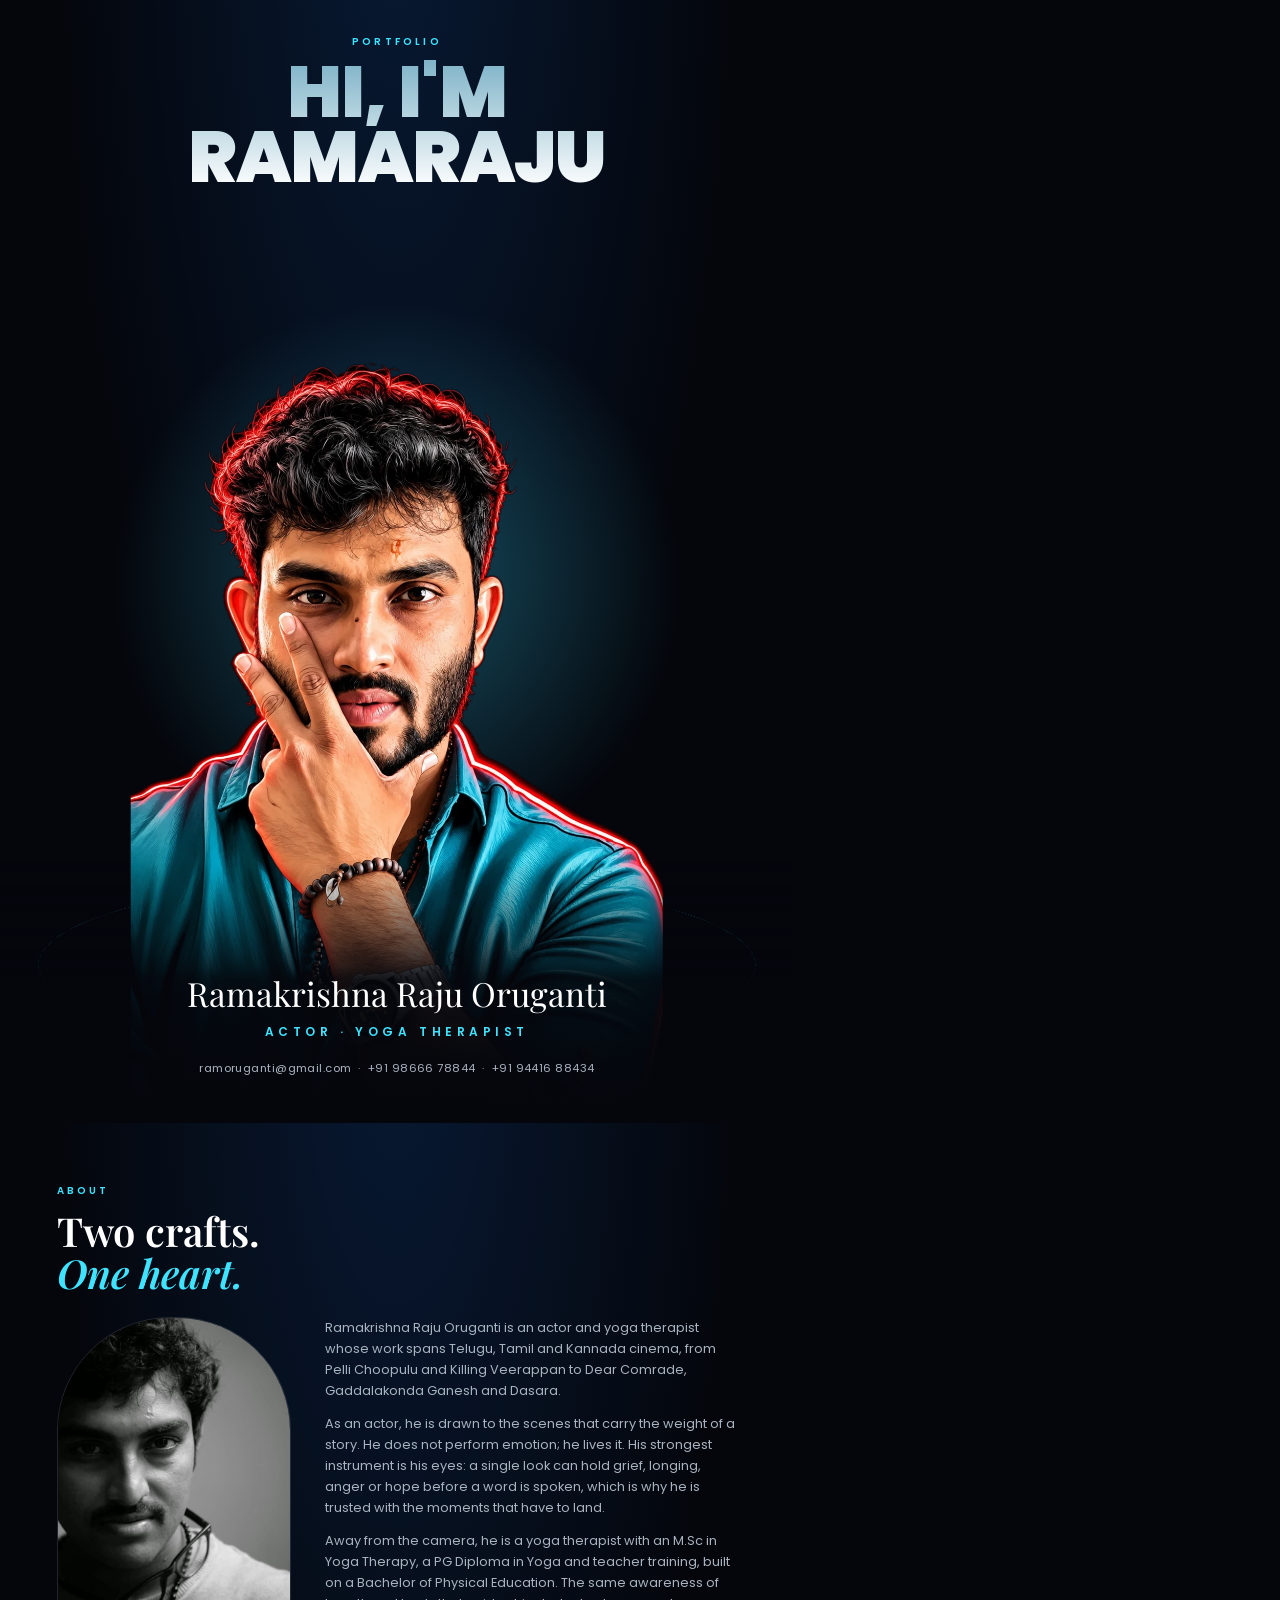
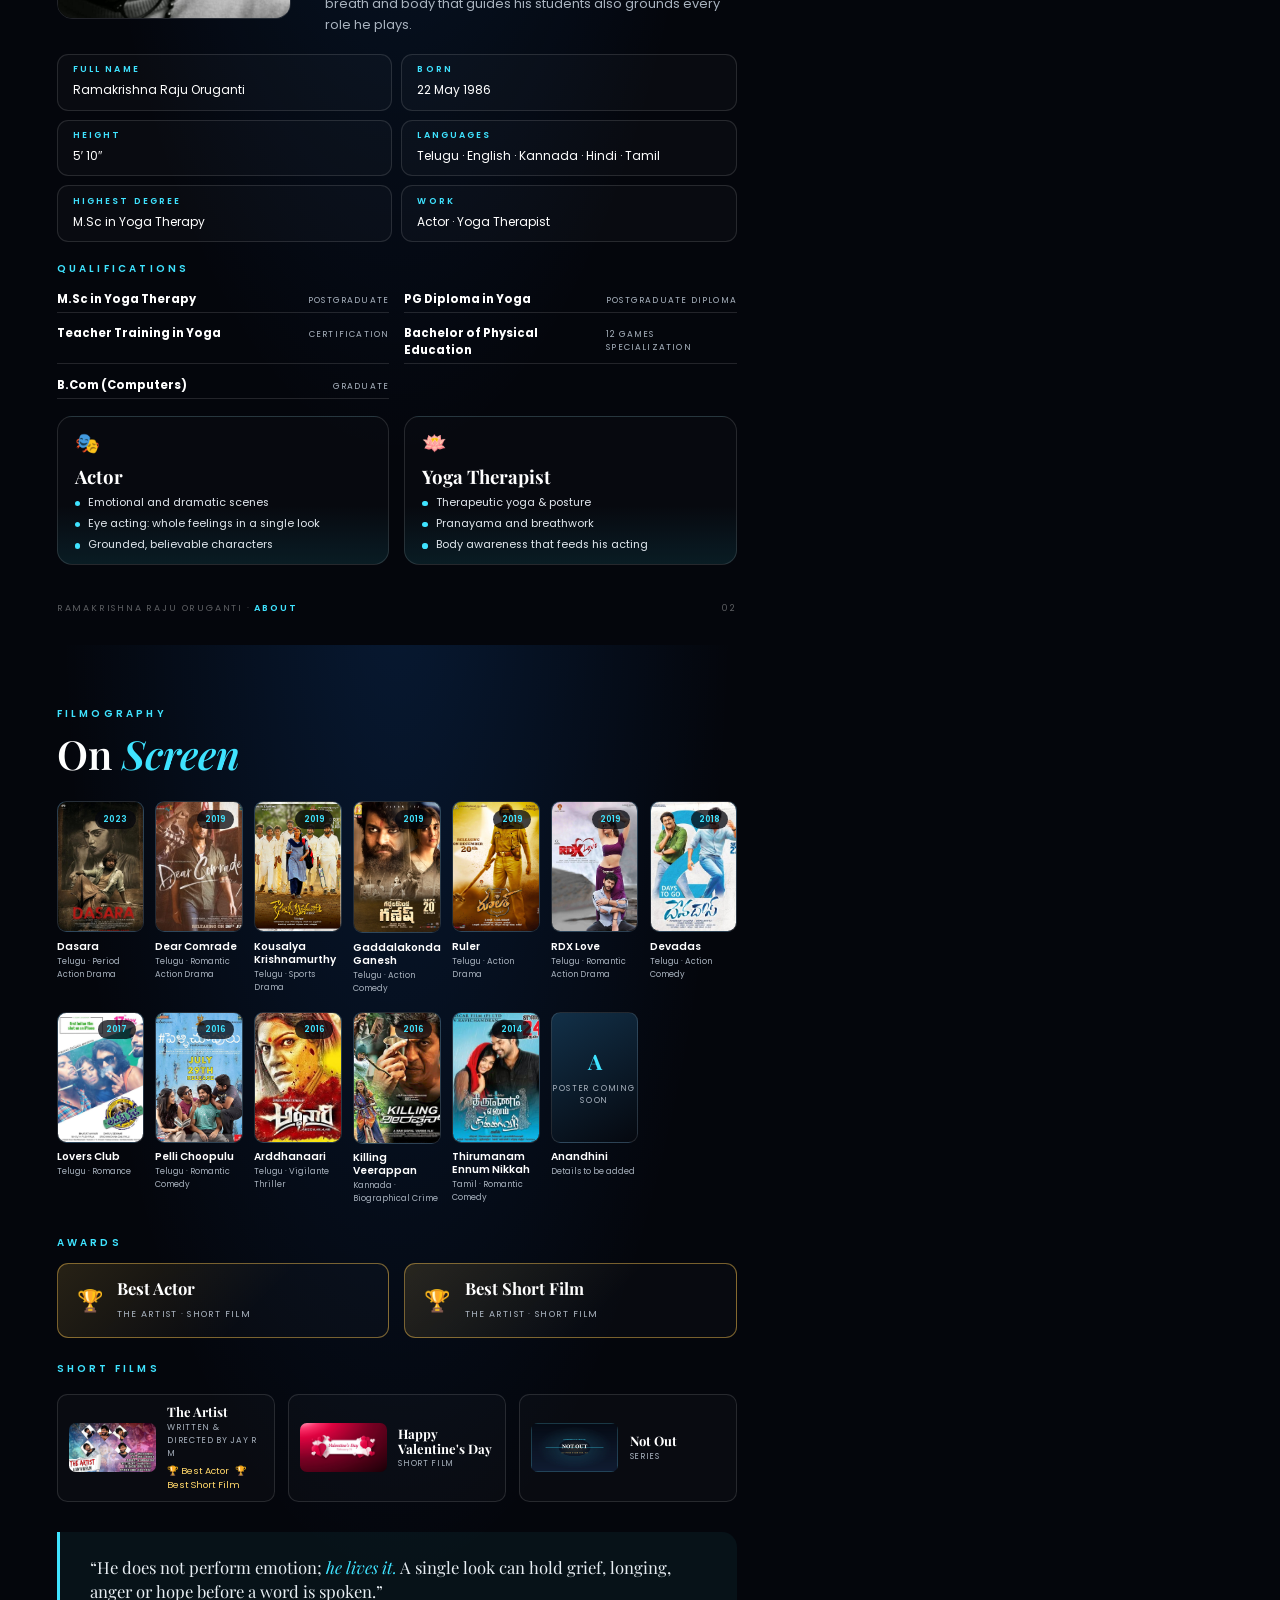
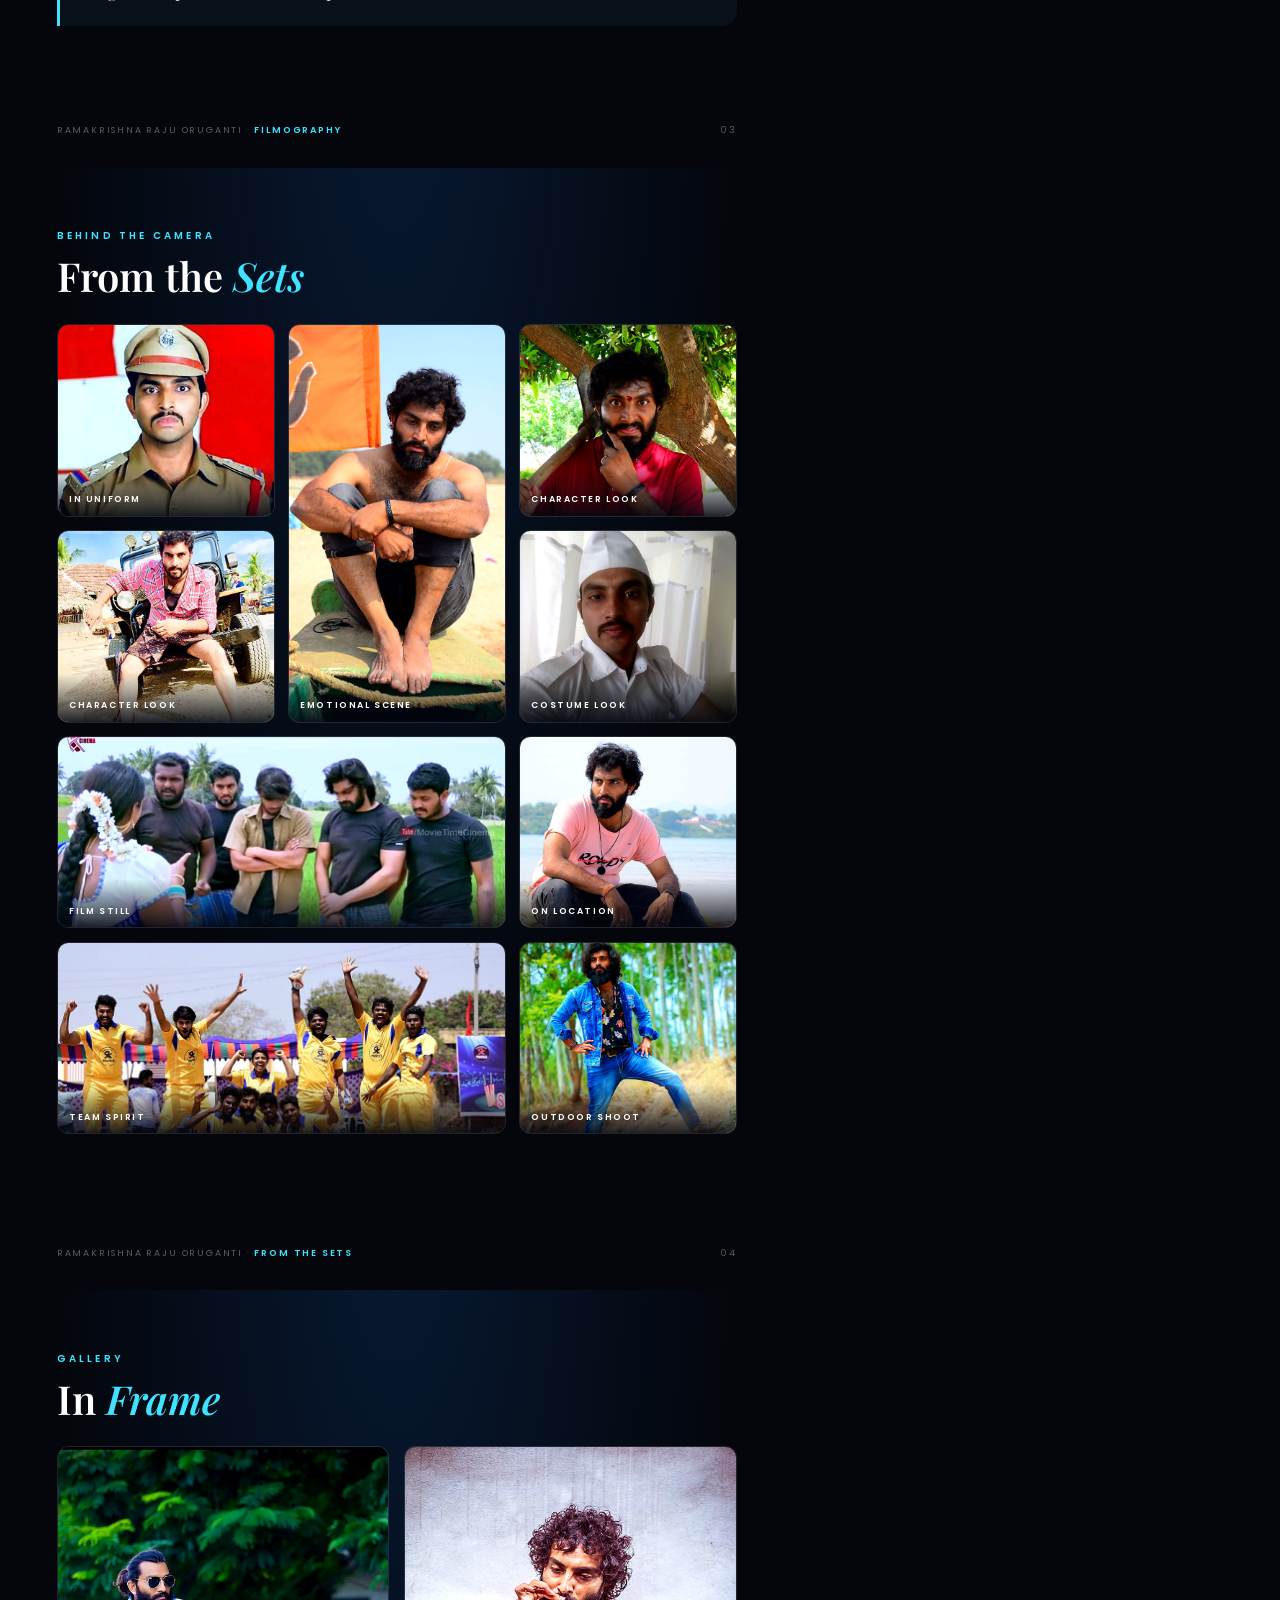
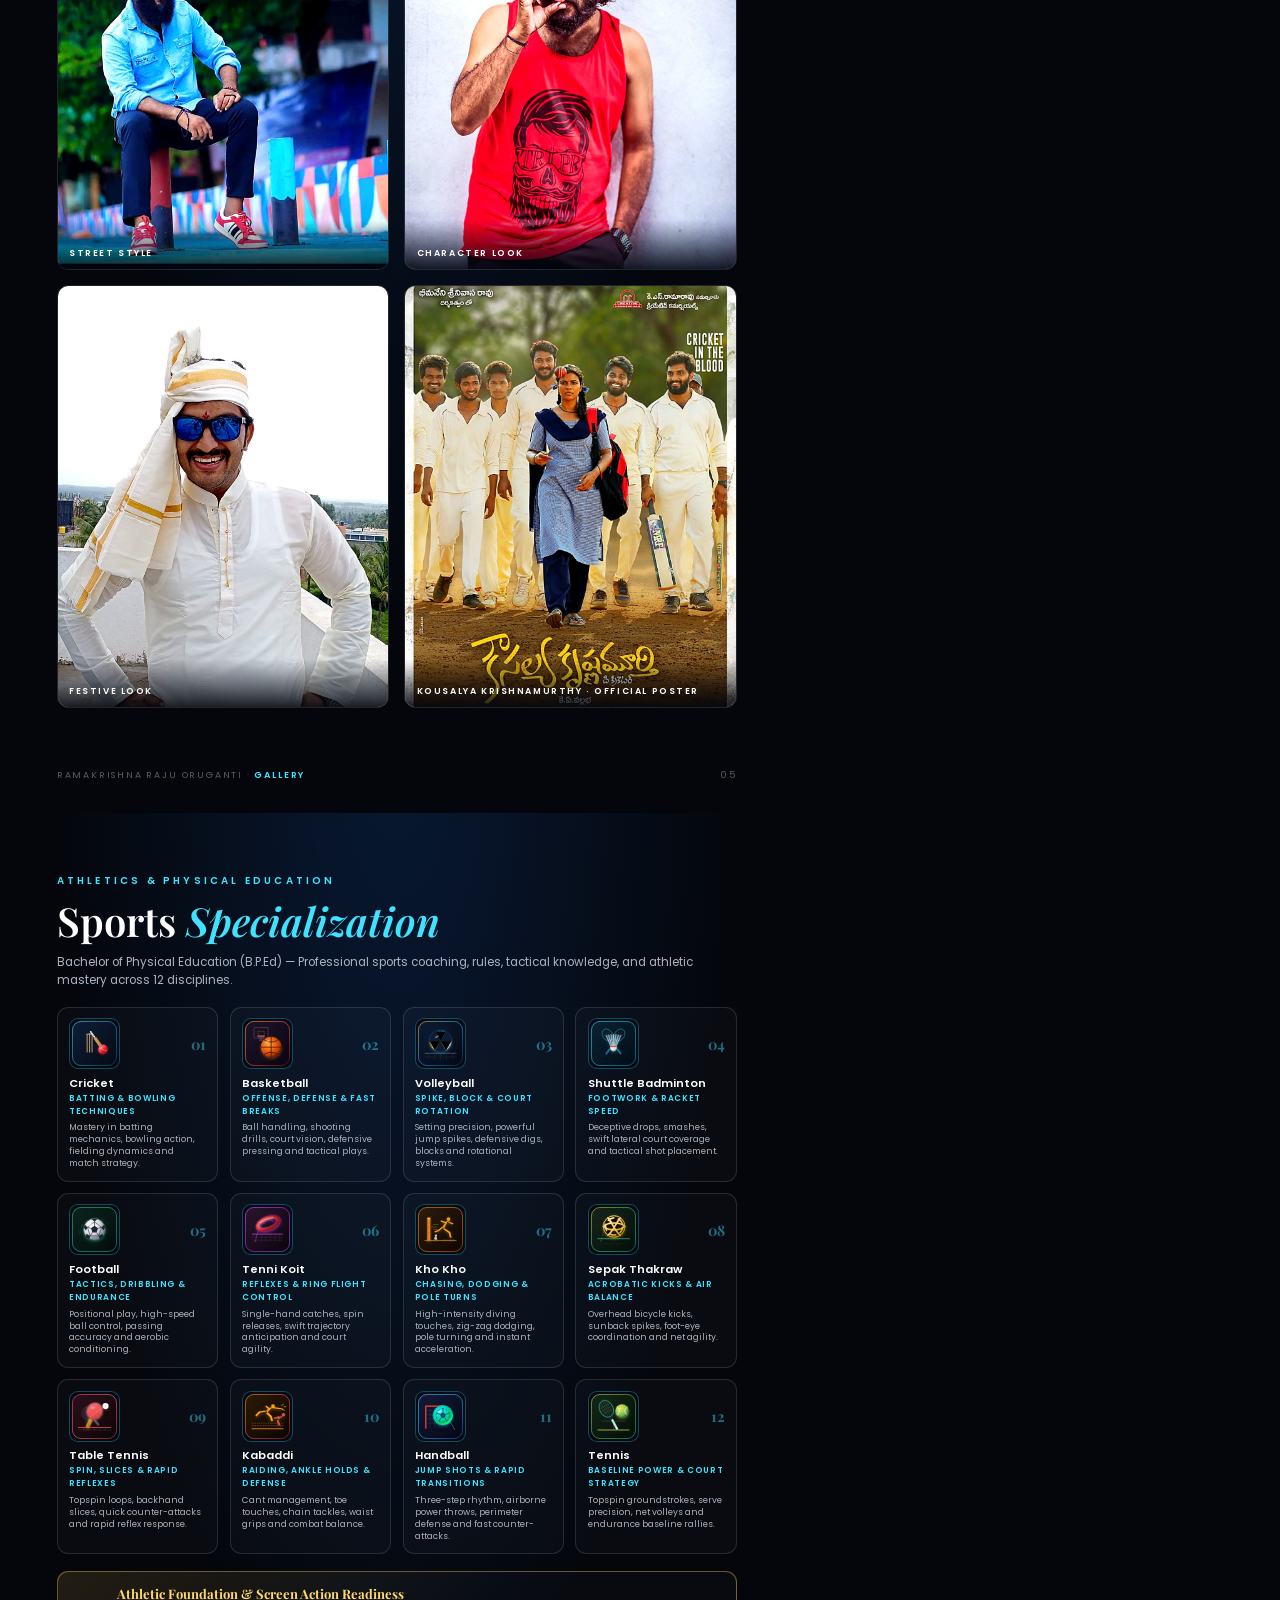
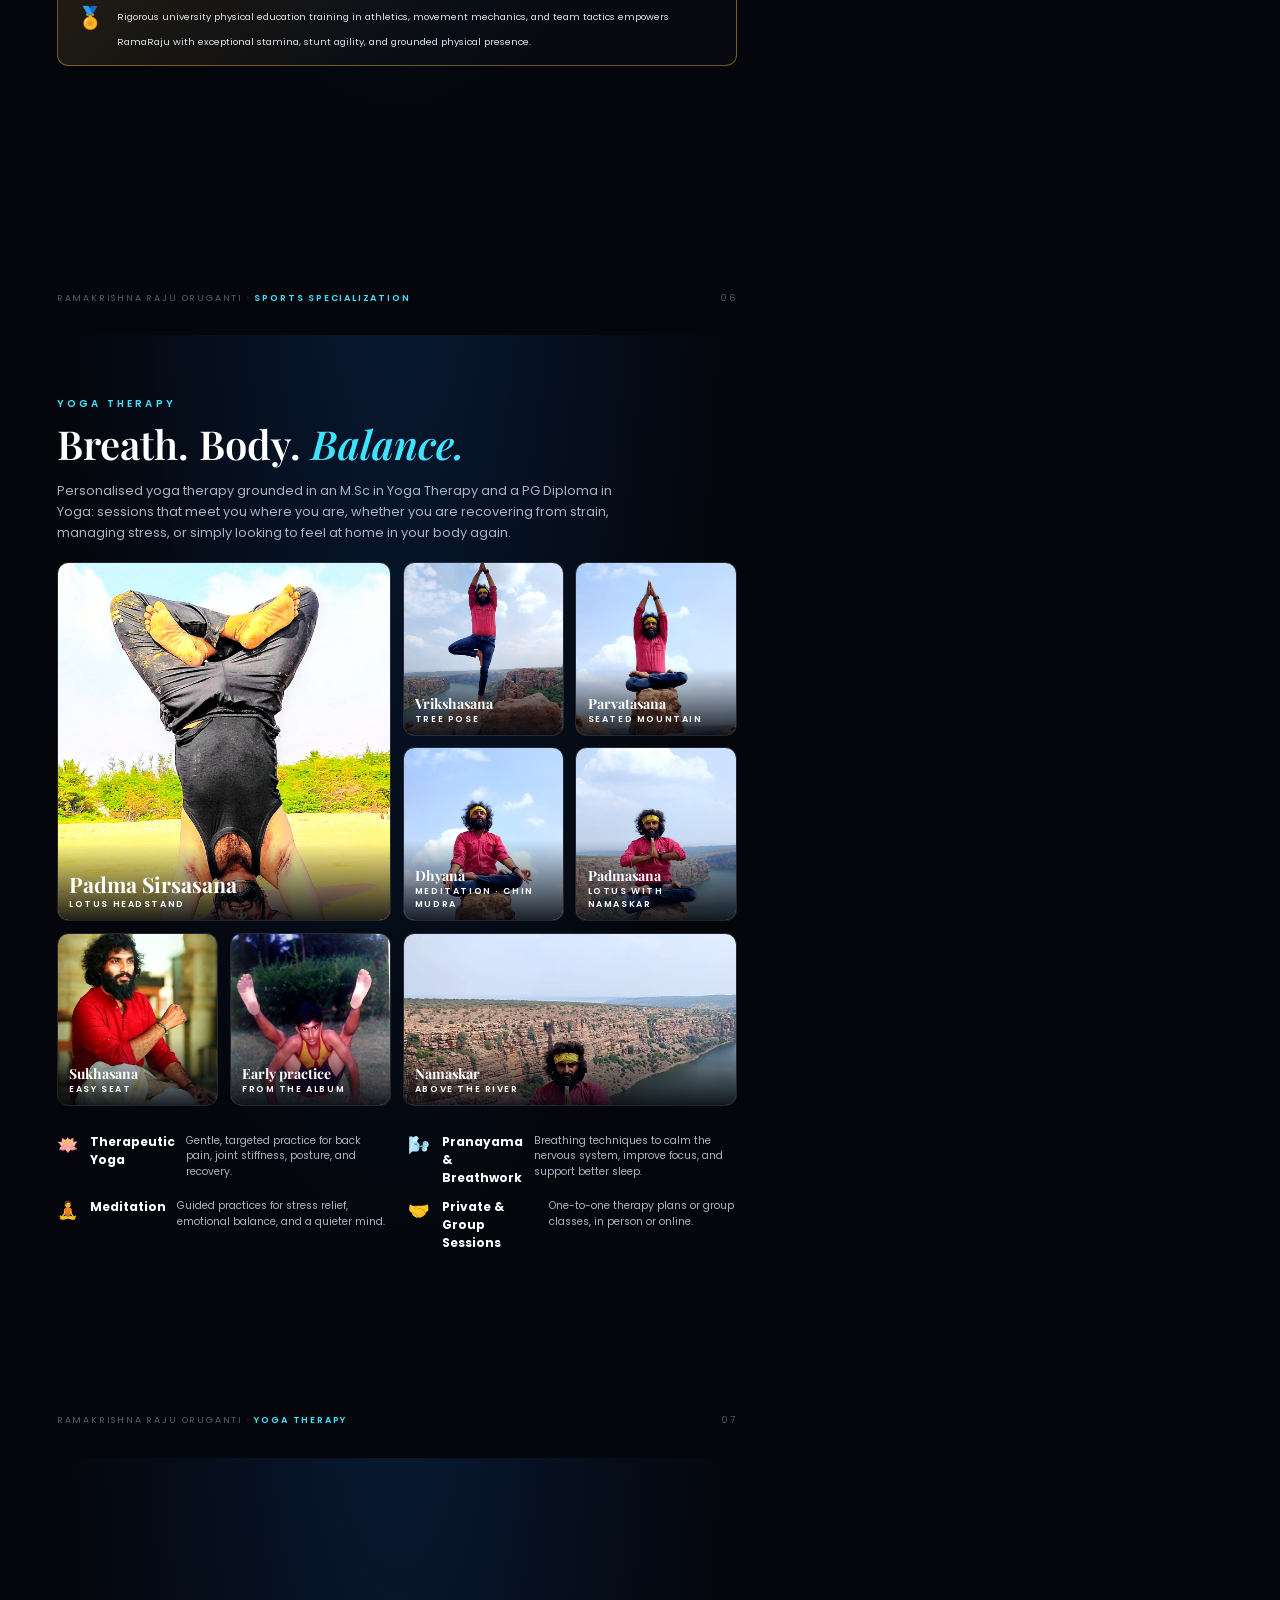
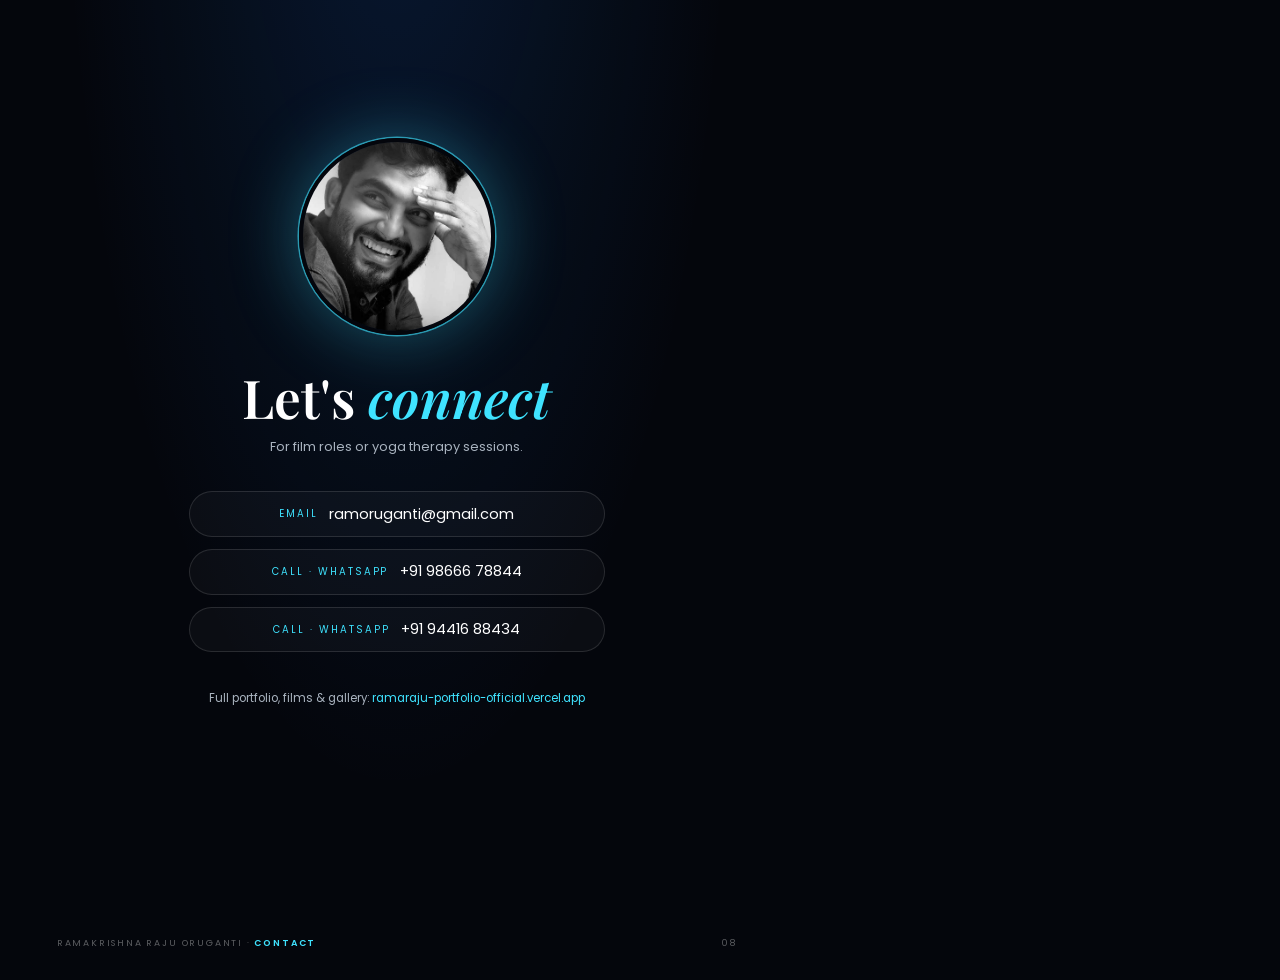
==== commit e0886111: "Add height (5'10") and known languages to profile facts (site + PDF) Co-Authored-By: Claude Opus 5.5" ====
--- a/pdf/portfolio.html
+++ b/pdf/portfolio.html
@@ -40,16 +40,16 @@
   .cover .contact { margin-top: 5mm; font-size: 8.4pt; color: var(--muted); letter-spacing: .04em; }
 
   /* ---------- about ---------- */
-  .about-grid { display: grid; grid-template-columns: 62mm 1fr; gap: 9mm; margin-top: 8mm; }
-  .about-photo { width: 62mm; height: 84mm; border-radius: 30mm 30mm 4mm 4mm; overflow: hidden; border: .3mm solid var(--line); }
+  .about-grid { display: grid; grid-template-columns: 62mm 1fr; gap: 9mm; margin-top: 6mm; }
+  .about-photo { width: 62mm; height: 80mm; border-radius: 30mm 30mm 4mm 4mm; overflow: hidden; border: .3mm solid var(--line); }
   .about-photo img { width: 100%; height: 100%; object-fit: cover; object-position: 50% 25%; }
   .bio p + p { margin-top: 3mm; }
-  .facts { display: grid; grid-template-columns: 1fr 1fr; gap: 3mm; margin-top: 6mm; }
-  .fact { border: .3mm solid var(--line); border-radius: 3mm; padding: 3mm 4mm; background: rgba(255,255,255,.025); }
+  .facts { display: grid; grid-template-columns: 1fr 1fr; gap: 2.4mm; margin-top: 5mm; }
+  .fact { border: .3mm solid var(--line); border-radius: 3mm; padding: 2.2mm 4mm; background: rgba(255,255,255,.025); }
   .fact small { display: block; font-size: 6.6pt; letter-spacing: .24em; text-transform: uppercase; color: var(--accent); font-weight: 600; }
   .fact span { font-size: 9pt; }
-  .craft { display: grid; grid-template-columns: repeat(2, 1fr); gap: 4mm; margin-top: 6mm; }
-  .craft div { border: .3mm solid var(--line); border-radius: 4mm; padding: 4mm 4.5mm;
+  .craft { display: grid; grid-template-columns: repeat(2, 1fr); gap: 4mm; margin-top: 4.5mm; }
+  .craft div { border: .3mm solid var(--line); border-radius: 4mm; padding: 3mm 4.5mm;
     background: linear-gradient(to top, rgba(63,227,255,.10), rgba(255,255,255,.015) 40%); }
   .craft h3 { font-family: "Playfair Display", serif; font-size: 14pt; margin: 1.5mm 0 1.5mm; }
   .craft li { list-style: none; font-size: 8.2pt; color: #dfe6ec; padding-left: 3.5mm; position: relative; margin-top: 1.4mm; line-height: 1.45; }
@@ -78,9 +78,9 @@
     font-family: "Playfair Display", serif; font-size: 15pt; line-height: 1.45; color: #e8eef3; }
   .pull em { color: var(--accent); }
 
-  .quals { margin-top: 6mm; }
+  .quals { margin-top: 5mm; }
   .quals ol { list-style: none; display: grid; grid-template-columns: 1fr 1fr; gap: 2.2mm 4mm; margin-top: 2.5mm; }
-  .quals li { display: flex; align-items: baseline; gap: 2mm; font-size: 8.6pt; border-bottom: .3mm solid var(--line); padding: 1.6mm 0; }
+  .quals li { display: flex; align-items: baseline; gap: 2mm; font-size: 8.6pt; border-bottom: .3mm solid var(--line); padding: 1.1mm 0; }
   .quals li span { margin-left: auto; font-size: 6.4pt; letter-spacing: .14em; text-transform: uppercase; color: var(--muted); }
   .awards { display: flex; gap: 4mm; margin-top: 3mm; }
   .award { flex: 1; display: flex; align-items: center; gap: 3.5mm; padding: 3.5mm 5mm; border-radius: 3mm;
